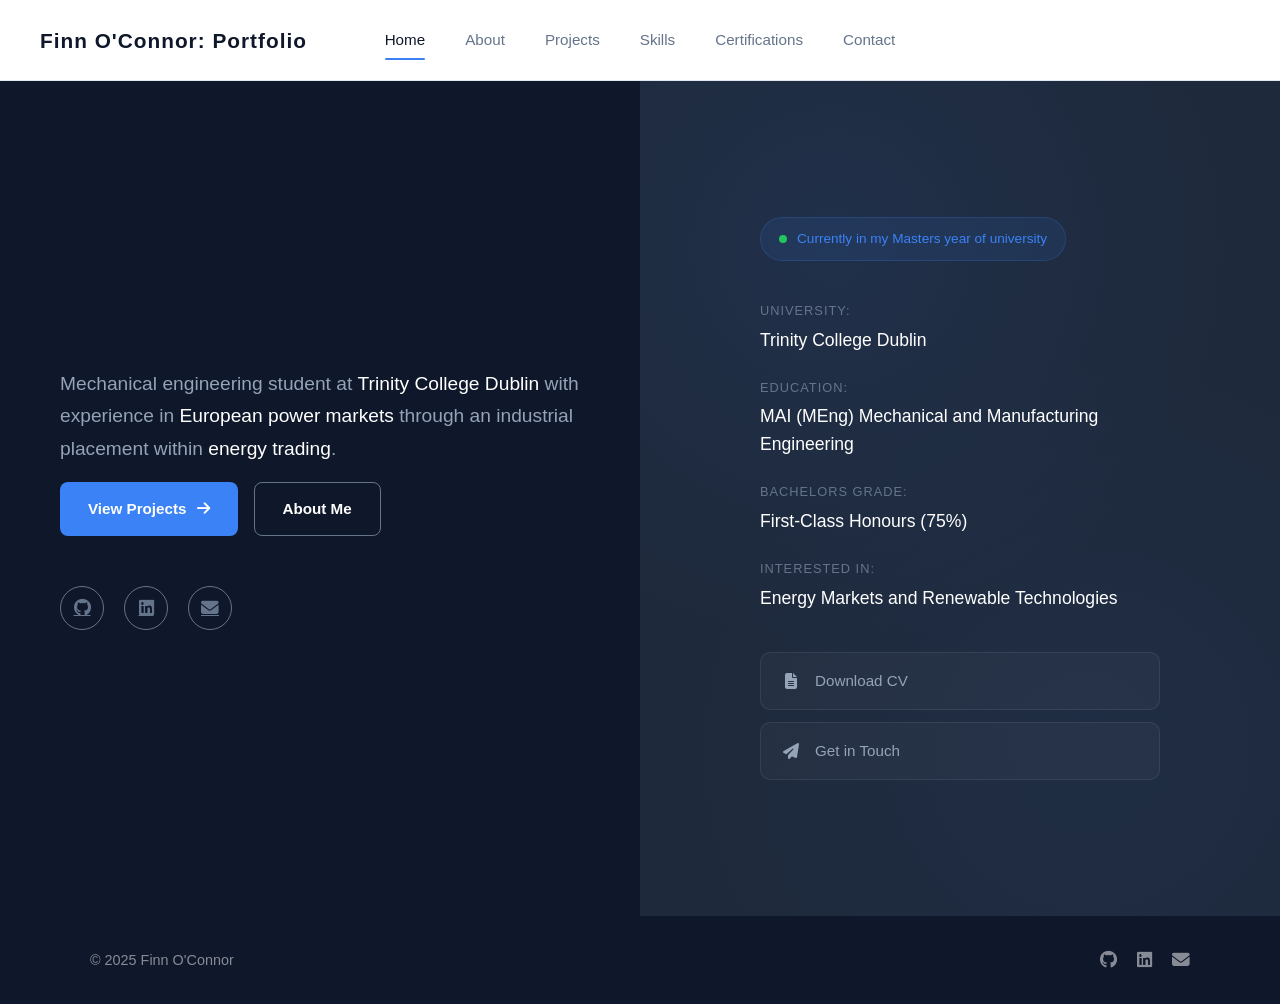
==== index.html @ a80c1055 "Update index.html" ====
<!DOCTYPE html>
<html lang="en">
<head>
    <meta charset="UTF-8">
    <meta name="viewport" content="width=device-width, initial-scale=1.0">
    <title>Finn O'Connor</title>
    <link rel="stylesheet" href="style.css">
    <link rel="stylesheet" href="https://cdnjs.cloudflare.com/ajax/libs/font-awesome/6.4.0/css/all.min.css">
    <link rel="icon" type="image/svg+xml" href="images/house-user-solid-full.svg">
</head>
<body class="inner-page home-page">

    <!-- Navigation - Same as other pages -->
    <nav class="inner-nav">
        <a href="index.html" class="nav-logo">Finn O'Connor: Portfolio</a>
        <div class="nav-menu-center">
            <a href="index.html" class="active">Home</a>
            <a href="about.html">About</a>
            <a href="projects.html">Projects</a>
            <a href="skills.html">Skills</a>
            <a href="certifications.html">Certifications</a>
            <a href="contact.html">Contact</a>
        </div>
    </nav>

    <main class="page-content home-content-wrapper">
        <div class="home-container">
            
            <!-- Left Side - Main Content -->
            <div class="home-main">
                <div class="home-content">
                    <p class="intro">
                        Mechanical engineering student at <span class="highlight">Trinity College Dublin</span> with experience in <span class="highlight">European power markets</span> through an industrial placement within <span class="highlight">energy trading</span>.
                    </p>
                    
                    <div class="home-links">
                        <a href="projects.html" class="home-btn primary">
                            View Projects
                            <i class="fas fa-arrow-right"></i>
                        </a>
                        <a href="about.html" class="home-btn secondary">
                            About Me
                        </a>
                    </div>

                    <div class="home-social">
                        <a href="https://github.com/finn0connor" target="_blank" title="GitHub">
                            <i class="fab fa-github"></i>
                        </a>
                        <a href="https://linkedin.com/in/finn-oconnor" target="_blank" title="LinkedIn">
                            <i class="fab fa-linkedin"></i>
                        </a>
                        <a href="mailto:foconno1@tcd.ie" title="Email">
                            <i class="fas fa-envelope"></i>
                        </a>
                    </div>
                </div>
            </div>

            <!-- Right Side - Visual Element -->
            <aside class="home-aside">
                <div class="aside-content">
                    <div class="status-card">
                        <div class="status-indicator"></div>
                        <span>Currently in my Masters year of university</span>
                    </div>
                    
                    <div class="info-grid">
                        <div class="info-item">
                            <span class="info-label">University:</span>
                            <span class="info-value">Trinity College Dublin</span>
                        </div>
                        <div class="info-item">
                            <span class="info-label">Education:</span>
                            <span class="info-value">MAI (MEng) Mechanical and Manufacturing Engineering</span>
                        </div>
                        <div class="info-item">
                            <span class="info-label">Bachelors Grade:</span>
                            <span class="info-value">First-Class Honours (75%)</span>
                        </div>
                        <div class="info-item">
                            <span class="info-label">Interested in:</span>
                            <span class="info-value">Energy Markets and Renewable Technologies</span>
                        </div>
                    </div>

                    <div class="quick-links">
                        <a href="docs/finnoconnor_resume.pdf" download class="quick-link">
                            <i class="fas fa-file-alt"></i>
                            <span>Download CV</span>
                        </a>
                        <a href="contact.html" class="quick-link">
                            <i class="fas fa-paper-plane"></i>
                            <span>Get in Touch</span>
                        </a>
                    </div>
                </div>
            </aside>

        </div>
    </main>

    <footer class="inner-footer">
        <div class="footer-content">
            <p>&copy; 2025 Finn O'Connor</p>
            <div class="footer-links">
                <a href="https://github.com/finn0connor" target="_blank"><i class="fab fa-github"></i></a>
                <a href="https://linkedin.com/in/finn-oconnor" target="_blank"><i class="fab fa-linkedin"></i></a>
                <a href="mailto:foconno1@tcd.ie"><i class="fas fa-envelope"></i></a>
            </div>
        </div>
    </footer>
</body>
</html>
---- style.css ----
* {
    margin: 0;
    padding: 0;
    box-sizing: border-box;
}

:root {
    --primary: #2563eb;
    --primary-dark: #1d4ed8;
    --dark: #0f172a;
    --dark-secondary: #1e293b;
    --light: #f8fafc;
    --gray: #64748b;
    --gray-light: #94a3b8;
    --border: #e2e8f0;
    --accent: #3b82f6;
}

html {
    scroll-behavior: smooth;
}

body {
    font-family: 'Segoe UI', -apple-system, BlinkMacSystemFont, sans-serif;
    line-height: 1.6;
    color: var(--dark);
    background: var(--light);
}

/* ============================================
   INNER PAGES
   ============================================ */

.inner-page {
    background: var(--light);
    min-height: 100vh;
}

/* ============================================
   NAVIGATION
   ============================================ */

.inner-nav {
    position: sticky;
    top: 0;
    left: 0;
    right: 0;
    display: flex;
    justify-content: center;
    align-items: center;
    padding: 20px 40px;
    background: white;
    border-bottom: 1px solid var(--border);
    z-index: 1000;
}

.inner-nav .nav-logo {
    position: absolute;
    left: 40px;
    font-size: 1.3rem;
    font-weight: 700;
    color: var(--dark);
    text-decoration: none;
    letter-spacing: 1px;
}

.nav-menu-center {
    display: flex;
    gap: 40px;
}

.nav-menu-center a {
    color: var(--gray);
    text-decoration: none;
    font-size: 0.95rem;
    font-weight: 500;
    transition: color 0.2s;
    padding: 8px 0;
}

.nav-menu-center a:hover {
    color: var(--dark);
}

.nav-menu-center a.active {
    color: var(--dark);
    position: relative;
}

.nav-menu-center a.active::after {
    content: '';
    position: absolute;
    bottom: 0;
    left: 0;
    right: 0;
    height: 2px;
    background: var(--accent);
    border-radius: 1px;
}

/* ============================================
   PAGE CONTENT
   ============================================ */

.inner-page .page-content {
    padding: 60px 0 80px;
    min-height: calc(100vh - 80px);
}

.inner-page .page-title {
    font-size: 2.5rem;
    font-weight: 700;
    text-align: center;
    margin-bottom: 50px;
    color: var(--dark);
    letter-spacing: -0.5px;
}

/* ============================================
   SHARED
   ============================================ */

.container {
    max-width: 1100px;
    margin: 0 auto;
    padding: 0 20px;
}

.page-content {
    padding: 60px 0 80px;
    min-height: 100vh;
}

.page-title {
    font-size: 2.5rem;
    text-align: center;
    margin-bottom: 40px;
    color: var(--dark);
}

.page-subtitle {
    text-align: center;
    color: var(--gray);
    font-size: 1.1rem;
    margin-bottom: 50px;
}

.page-section {
    margin-bottom: 60px;
}

.page-section:last-child {
    margin-bottom: 0;
}

/* ============================================
   FOOTER
   ============================================ */

.inner-footer {
    background: var(--dark);
    padding: 30px 20px;
}

.inner-footer .footer-content {
    max-width: 1100px;
    margin: 0 auto;
    display: flex;
    justify-content: space-between;
    align-items: center;
}

.inner-footer .footer-content p {
    color: rgba(255, 255, 255, 0.5);
    font-size: 0.9rem;
    margin: 0;
}

.inner-footer .footer-links {
    display: flex;
    gap: 20px;
}

.inner-footer .footer-links a {
    color: rgba(255, 255, 255, 0.5);
    font-size: 1.1rem;
    transition: color 0.2s;
}

.inner-footer .footer-links a:hover {
    color: white;
}

/* ============================================
   HOME PAGE
   ============================================ */

.home-page .home-content-wrapper {
    padding: 0;
    min-height: auto;
}

.home-container {
    display: grid;
    grid-template-columns: 1fr 1fr;
    min-height: calc(100vh - 65px);
}

/* Left Side */
.home-main {
    display: flex;
    align-items: center;
    justify-content: center;
    padding: 60px;
    background: var(--dark);
}

.home-content {
    max-width: 520px;
}

.greeting {
    font-size: 1rem;
    color: var(--accent);
    font-weight: 500;
    margin-bottom: 8px;
    letter-spacing: 0.5px;
}

.home-content h1 {
    font-size: 4rem;
    font-weight: 700;
    color: white;
    margin-bottom: 24px;
    line-height: 1.1;
    letter-spacing: -1px;
}

.intro {
    font-size: 1.2rem;
    color: var(--gray-light);
    line-height: 1.7;
    margin-bottom: 16px;
}

.intro .highlight {
    color: white;
    font-weight: 500;
}

.intro-secondary {
    font-size: 1rem;
    color: var(--gray);
    line-height: 1.7;
    margin-bottom: 40px;
}

.home-links {
    display: flex;
    gap: 16px;
    margin-bottom: 50px;
}

.home-btn {
    display: inline-flex;
    align-items: center;
    gap: 10px;
    padding: 14px 28px;
    border-radius: 8px;
    font-size: 0.95rem;
    font-weight: 600;
    text-decoration: none;
    transition: all 0.2s;
}

.home-btn.primary {
    background: var(--accent);
    color: white;
}

.home-btn.primary:hover {
    background: var(--primary);
    transform: translateY(-2px);
}

.home-btn.primary i {
    transition: transform 0.2s;
}

.home-btn.primary:hover i {
    transform: translateX(4px);
}

.home-btn.secondary {
    background: transparent;
    color: white;
    border: 1px solid var(--gray);
}

.home-btn.secondary:hover {
    border-color: white;
    background: rgba(255, 255, 255, 0.05);
}

.home-social {
    display: flex;
    gap: 20px;
}

.home-social a {
    width: 44px;
    height: 44px;
    display: flex;
    align-items: center;
    justify-content: center;
    color: var(--gray);
    border: 1px solid var(--gray);
    border-radius: 50%;
    font-size: 1.1rem;
    transition: all 0.2s;
}

.home-social a:hover {
    color: white;
    border-color: white;
    transform: translateY(-3px);
}

/* Right Side */
.home-aside {
    background: var(--dark-secondary);
    display: flex;
    align-items: center;
    justify-content: center;
    padding: 60px;
    position: relative;
}

.home-aside::before {
    content: '';
    position: absolute;
    top: 0;
    left: 0;
    width: 100%;
    height: 100%;
    background:
        radial-gradient(circle at 30% 20%, rgba(59, 130, 246, 0.08) 0%, transparent 50%),
        radial-gradient(circle at 70% 80%, rgba(59, 130, 246, 0.05) 0%, transparent 50%);
    pointer-events: none;
}

.aside-content {
    position: relative;
    z-index: 1;
    width: 100%;
    max-width: 400px;
}

.status-card {
    display: inline-flex;
    align-items: center;
    gap: 10px;
    padding: 10px 18px;
    background: rgba(59, 130, 246, 0.1);
    border: 1px solid rgba(59, 130, 246, 0.2);
    border-radius: 30px;
    margin-bottom: 40px;
}

.status-indicator {
    width: 8px;
    height: 8px;
    background: #22c55e;
    border-radius: 50%;
    animation: pulse 2s infinite;
}

@keyframes pulse {
    0%, 100% { opacity: 1; }
    50% { opacity: 0.5; }
}

.status-card span {
    font-size: 0.85rem;
    color: var(--accent);
    font-weight: 500;
}

.info-grid {
    display: flex;
    flex-direction: column;
    gap: 24px;
    margin-bottom: 40px;
}

.info-item {
    display: flex;
    flex-direction: column;
    gap: 4px;
}

.info-label {
    font-size: 0.8rem;
    color: var(--gray);
    text-transform: uppercase;
    letter-spacing: 1px;
    font-weight: 500;
}

.info-value {
    font-size: 1.1rem;
    color: white;
    font-weight: 500;
}

.quick-links {
    display: flex;
    flex-direction: column;
    gap: 12px;
}

.quick-link {
    display: flex;
    align-items: center;
    gap: 14px;
    padding: 16px 20px;
    background: rgba(255, 255, 255, 0.03);
    border: 1px solid rgba(255, 255, 255, 0.08);
    border-radius: 10px;
    color: var(--gray-light);
    text-decoration: none;
    font-size: 0.95rem;
    transition: all 0.2s;
}

.quick-link:hover {
    background: rgba(255, 255, 255, 0.06);
    border-color: rgba(255, 255, 255, 0.15);
    color: white;
}

.quick-link i {
    font-size: 1rem;
    width: 20px;
    text-align: center;
}

/* ============================================
   ABOUT PAGE
   ============================================ */

.inner-page .about-content {
    display: grid;
    grid-template-columns: 300px 1fr;
    gap: 60px;
    align-items: start;
    max-width: 1000px;
    margin: 0 auto;
}

.about-sidebar {
    position: sticky;
    top: 80px;
}

.inner-page .profile-photo {
    width: 100%;
    height: auto;
    aspect-ratio: 1;
    border-radius: 16px;
    object-fit: cover;
    box-shadow: 0 8px 30px rgba(0, 0, 0, 0.12);
    margin-bottom: 24px;
}

.about-quick-info {
    display: flex;
    flex-direction: column;
    gap: 12px;
    margin-bottom: 24px;
    padding: 20px;
    background: white;
    border-radius: 12px;
    border: 1px solid var(--border);
}

.quick-info-item {
    display: flex;
    align-items: center;
    gap: 12px;
    font-size: 0.9rem;
    color: var(--gray);
}

.quick-info-item i {
    width: 18px;
    color: var(--accent);
    font-size: 0.9rem;
}

.about-links {
    display: flex;
    flex-direction: column;
    gap: 10px;
}

.inner-page .cv-button {
    display: flex;
    align-items: center;
    justify-content: center;
    gap: 10px;
    padding: 14px 24px;
    background: var(--dark);
    color: white;
    text-decoration: none;
    border-radius: 8px;
    font-size: 0.9rem;
    font-weight: 600;
    transition: all 0.2s;
    margin-top: 0;
}

.inner-page .cv-button:hover {
    background: var(--accent);
    transform: translateY(-2px);
}

.inner-page .cv-button.secondary {
    background: white;
    color: var(--dark);
    border: 1px solid var(--border);
}

.inner-page .cv-button.secondary:hover {
    background: var(--dark);
    color: white;
    border-color: var(--dark);
}

.about-intro {
    font-size: 1.15rem;
    color: var(--dark);
    line-height: 1.8;
    margin-bottom: 20px;
}

.inner-page .about-text > p {
    font-size: 1rem;
    color: var(--gray);
    line-height: 1.8;
    margin-bottom: 16px;
}

.inner-page .about-text h2 {
    font-size: 1.3rem;
    font-weight: 600;
    color: var(--dark);
    margin-top: 48px;
    margin-bottom: 24px;
    padding-bottom: 12px;
    border-bottom: 2px solid var(--border);
}

/* Timeline */
.inner-page .timeline {
    border-left: 2px solid var(--border);
    padding-left: 28px;
    margin-left: 0;
}

.inner-page .timeline-item {
    position: relative;
    margin-bottom: 28px;
    padding-bottom: 4px;
}

.inner-page .timeline-item::before {
    content: '';
    position: absolute;
    left: -35px;
    top: 6px;
    width: 12px;
    height: 12px;
    background: var(--accent);
    border-radius: 50%;
    border: 3px solid white;
    box-shadow: 0 0 0 2px var(--accent);
}

.inner-page .timeline-item h3 {
    font-size: 1.1rem;
    font-weight: 600;
    color: var(--dark);
    margin-bottom: 6px;
}

.inner-page .timeline-meta {
    font-size: 0.9rem;
    color: var(--accent);
    font-weight: 500;
    margin-bottom: 8px;
}

.inner-page .timeline-item p:last-child {
    font-size: 0.95rem;
    color: var(--gray);
    line-height: 1.6;
}

.timeline-grade {
    display: inline-block;
    font-size: 0.85rem;
    font-weight: 600;
    color: var(--accent);
    background: rgba(59, 130, 246, 0.1);
    padding: 4px 12px;
    border-radius: 20px;
    margin-bottom: 8px;
}

/* Certifications List (About Page) */
.certifications-list {
    display: grid;
    grid-template-columns: repeat(2, 1fr);
    gap: 12px;
}

.cert-item {
    display: flex;
    align-items: center;
    gap: 12px;
    padding: 16px 20px;
    background: white;
    border: 1px solid var(--border);
    border-radius: 10px;
    font-size: 0.9rem;
    color: var(--dark);
    transition: all 0.2s;
}

.cert-item:hover {
    border-color: var(--accent);
    box-shadow: 0 2px 12px rgba(59, 130, 246, 0.1);
}

.cert-item i {
    color: var(--accent);
    font-size: 1rem;
}

/* Achievements */
.achievements-grid {
    display: grid;
    grid-template-columns: repeat(2, 1fr);
    gap: 16px;
    margin-bottom: 24px;
}

.achievement-item {
    display: flex;
    align-items: flex-start;
    gap: 16px;
    padding: 20px;
    background: white;
    border: 1px solid var(--border);
    border-radius: 10px;
    transition: all 0.2s;
}

.achievement-item:hover {
    border-color: var(--accent);
    box-shadow: 0 2px 12px rgba(59, 130, 246, 0.1);
}

.achievement-item i {
    width: 40px;
    height: 40px;
    display: flex;
    align-items: center;
    justify-content: center;
    background: rgba(59, 130, 246, 0.1);
    color: var(--accent);
    border-radius: 10px;
    font-size: 1rem;
    flex-shrink: 0;
}

.achievement-item h4 {
    font-size: 0.95rem;
    font-weight: 600;
    color: var(--dark);
    margin-bottom: 4px;
}

.achievement-item p {
    font-size: 0.85rem;
    color: var(--gray);
    margin: 0;
}

.interests-text {
    font-size: 0.95rem;
    color: var(--gray);
    line-height: 1.7;
    padding: 20px;
    background: white;
    border: 1px solid var(--border);
    border-radius: 10px;
}

.interests-text strong {
    color: var(--dark);
}

/* ============================================
   PROJECTS PAGE
   ============================================ */

.inner-page .filter-container {
    display: flex;
    justify-content: center;
    gap: 12px;
    margin-bottom: 50px;
    flex-wrap: wrap;
}

.inner-page .filter-btn {
    padding: 10px 22px;
    background: white;
    border: 1px solid var(--border);
    border-radius: 25px;
    font-size: 0.9rem;
    font-weight: 500;
    color: var(--gray);
    cursor: pointer;
    transition: all 0.2s;
}

.inner-page .filter-btn:hover {
    border-color: var(--dark);
    color: var(--dark);
}

.inner-page .filter-btn.active {
    background: var(--dark);
    border-color: var(--dark);
    color: white;
}

.projects-list {
    display: flex;
    flex-direction: column;
    gap: 16px;
    max-width: 850px;
    margin: 0 auto;
}

.project-card {
    display: flex;
    justify-content: space-between;
    align-items: flex-start;
    padding: 28px 32px;
    background: white;
    border: 1px solid var(--border);
    border-radius: 12px;
    transition: all 0.2s;
}

.project-card:hover {
    border-color: #cbd5e1;
    box-shadow: 0 4px 20px rgba(0, 0, 0, 0.06);
}

.project-card:has(.project-documents) {
    flex-direction: column;
}

.project-content {
    flex: 1;
    min-width: 0;
}

.project-content h2 {
    font-size: 1.2rem;
    font-weight: 600;
    color: var(--dark);
    margin-bottom: 10px;
}

.project-content > p {
    font-size: 0.95rem;
    color: var(--gray);
    line-height: 1.7;
    margin-bottom: 12px;
}

/* Project Bullets */
.project-bullets {
    margin: 0 0 12px 0;
    padding-left: 18px;
    list-style: none;
}

.project-bullets li {
    font-size: 0.9rem;
    color: var(--gray);
    line-height: 1.5;
    margin-bottom: 4px;
    position: relative;
    opacity: 0.85;
}

.project-bullets li::before {
    content: '•';
    position: absolute;
    left: -14px;
    color: var(--gray);
}

.project-bullets li:last-child {
    margin-bottom: 0;
}

/* Tags */
.project-meta {
    display: flex;
    flex-wrap: wrap;
    gap: 6px;
}

.tag {
    font-size: 0.8rem;
    color: var(--gray);
    background: var(--light);
    padding: 5px 12px;
    border-radius: 15px;
    font-weight: 500;
}

/* Project Actions */
.project-actions {
    display: flex;
    align-items: center;
    gap: 12px;
    margin-left: 24px;
    flex-shrink: 0;
}

.btn-link {
    width: 38px;
    height: 38px;
    display: flex;
    align-items: center;
    justify-content: center;
    color: var(--gray);
    border: 1px solid var(--border);
    border-radius: 8px;
    transition: all 0.2s;
    text-decoration: none;
}

.btn-link:hover {
    color: var(--dark);
    border-color: var(--dark);
}

.btn-view {
    padding: 10px 20px;
    background: var(--dark);
    color: white;
    border: none;
    border-radius: 8px;
    font-size: 0.9rem;
    font-weight: 500;
    cursor: pointer;
    transition: all 0.2s;
}

.btn-view:hover {
    background: var(--accent);
}

/* Project Documents */
.project-documents {
    width: 100%;
    margin-top: 20px;
    padding-top: 20px;
    border-top: 1px solid var(--border);
}

.document-row {
    display: flex;
    justify-content: space-between;
    align-items: center;
    padding: 16px 0;
}

.document-row:first-child {
    padding-top: 0;
}

.document-row:last-child {
    padding-bottom: 0;
}

.document-row:not(:last-child) {
    border-bottom: 1px solid var(--border);
}

.doc-info {
    flex: 1;
    min-width: 0;
}

.doc-title {
    font-size: 1.05rem;
    font-weight: 600;
    color: var(--dark);
    margin: 0 0 4px 0;
}

.doc-description {
    font-size: 0.9rem;
    color: var(--gray);
    line-height: 1.6;
    margin: 0;
}

.doc-actions {
    display: flex;
    align-items: center;
    gap: 10px;
    margin-left: 20px;
    flex-shrink: 0;
}

.btn-view-small {
    padding: 8px 18px;
    background: var(--dark);
    color: white;
    border: none;
    border-radius: 6px;
    font-size: 0.85rem;
    font-weight: 500;
    cursor: pointer;
    transition: all 0.2s;
}

.btn-view-small:hover {
    background: var(--accent);
}

/* ============================================
   VIEWER MODAL
   ============================================ */

.viewer-modal {
    position: fixed;
    top: 0;
    left: 0;
    width: 100%;
    height: 100%;
    background: #1a1a1a;
    z-index: 9999;
    display: flex;
    flex-direction: column;
    opacity: 0;
    visibility: hidden;
    transition: opacity 0.3s, visibility 0.3s;
}

.viewer-modal.active {
    opacity: 1;
    visibility: visible;
}

.viewer-header {
    display: flex;
    justify-content: space-between;
    align-items: center;
    padding: 12px 20px;
    background: var(--dark);
    flex-shrink: 0;
    gap: 20px;
}

.viewer-back {
    display: flex;
    align-items: center;
    gap: 10px;
    padding: 10px 16px;
    background: rgba(255, 255, 255, 0.1);
    border: none;
    border-radius: 6px;
    color: white;
    font-size: 0.9rem;
    font-weight: 500;
    cursor: pointer;
    transition: background 0.2s;
    flex-shrink: 0;
}

.viewer-back:hover {
    background: rgba(255, 255, 255, 0.2);
}

.viewer-back i {
    font-size: 0.85rem;
}

.viewer-header h2 {
    font-size: 1rem;
    font-weight: 500;
    color: white;
    margin: 0;
    flex: 1;
    text-align: center;
    white-space: nowrap;
    overflow: hidden;
    text-overflow: ellipsis;
}

.viewer-actions {
    display: flex;
    align-items: center;
    gap: 8px;
    flex-shrink: 0;
}

.viewer-download-btn {
    width: 40px;
    height: 40px;
    display: flex;
    align-items: center;
    justify-content: center;
    background: rgba(255, 255, 255, 0.1);
    border: none;
    color: white;
    font-size: 1rem;
    cursor: pointer;
    border-radius: 6px;
    transition: background 0.2s;
    text-decoration: none;
}

.viewer-download-btn:hover {
    background: rgba(255, 255, 255, 0.2);
}

.viewer-close {
    width: 40px;
    height: 40px;
    display: flex;
    align-items: center;
    justify-content: center;
    background: rgba(255, 255, 255, 0.1);
    border: none;
    color: white;
    font-size: 1.1rem;
    cursor: pointer;
    border-radius: 6px;
    transition: background 0.2s;
}

.viewer-close:hover {
    background: rgba(255, 255, 255, 0.2);
}

.viewer-body {
    flex: 1;
    display: flex;
    background: #525252;
}

.viewer-body iframe {
    width: 100%;
    height: 100%;
    border: none;
    background: white;
}

/* ============================================
   SKILLS PAGE
   ============================================ */

.skills-layout {
    max-width: 900px;
    margin: 0 auto;
}

.skills-section {
    margin-bottom: 50px;
}

.skills-section:last-child {
    margin-bottom: 0;
}

.skills-section-title {
    display: flex;
    align-items: center;
    gap: 14px;
    font-size: 1.3rem;
    font-weight: 600;
    color: var(--dark);
    margin-bottom: 24px;
    padding-bottom: 14px;
    border-bottom: 2px solid var(--border);
}

.skills-section-title i {
    width: 40px;
    height: 40px;
    display: flex;
    align-items: center;
    justify-content: center;
    background: rgba(59, 130, 246, 0.1);
    color: var(--accent);
    border-radius: 10px;
    font-size: 1rem;
}

.skills-categories {
    display: grid;
    grid-template-columns: repeat(2, 1fr);
    gap: 20px;
}

.skill-box {
    background: white;
    border: 1px solid var(--border);
    border-radius: 12px;
    padding: 24px;
    transition: all 0.2s;
}

.skill-box:hover {
    border-color: var(--accent);
    box-shadow: 0 4px 20px rgba(59, 130, 246, 0.08);
}

.skill-box.wide {
    grid-column: span 2;
}

.skill-box h3 {
    font-size: 1rem;
    font-weight: 600;
    color: var(--dark);
    margin-bottom: 16px;
}

.skill-tags {
    display: flex;
    flex-wrap: wrap;
    gap: 10px;
}

.skill-tag {
    display: inline-block;
    padding: 8px 16px;
    background: var(--light);
    color: var(--gray);
    border-radius: 20px;
    font-size: 0.85rem;
    font-weight: 500;
    transition: all 0.2s;
}

.skill-tag:hover {
    background: #e2e8f0;
    color: var(--dark);
}

.skill-tag.primary {
    background: rgba(59, 130, 246, 0.1);
    color: var(--accent);
}

.skill-tag.primary:hover {
    background: rgba(59, 130, 246, 0.2);
}

/* ============================================
   CONTACT PAGE
   ============================================ */

.inner-page .contact-container {
    display: grid;
    grid-template-columns: 1fr 1fr;
    gap: 50px;
    max-width: 1000px;
    margin: 0 auto;
}

.inner-page .contact-info {
    display: grid;
    grid-template-columns: 1fr 1fr;
    gap: 16px;
}

.inner-page .contact-card {
    background: white;
    padding: 28px;
    border-radius: 12px;
    border: 1px solid var(--border);
    text-align: center;
    transition: all 0.2s;
}

.inner-page .contact-card:hover {
    border-color: var(--accent);
    box-shadow: 0 4px 20px rgba(59, 130, 246, 0.1);
}

.inner-page .contact-card i {
    width: 50px;
    height: 50px;
    display: flex;
    align-items: center;
    justify-content: center;
    background: rgba(59, 130, 246, 0.1);
    color: var(--accent);
    border-radius: 12px;
    font-size: 1.2rem;
    margin: 0 auto 16px;
}

.inner-page .contact-card h3 {
    color: var(--dark);
    margin-bottom: 8px;
    font-size: 1.05rem;
    font-weight: 600;
}

.inner-page .contact-card p {
    color: var(--gray);
    font-size: 0.9rem;
    margin-bottom: 12px;
    line-height: 1.5;
}

.inner-page .contact-card a {
    color: var(--accent);
    text-decoration: none;
    font-weight: 500;
    font-size: 0.9rem;
    transition: color 0.2s;
}

.inner-page .contact-card a:hover {
    color: var(--primary-dark);
}

.inner-page .contact-card span {
    color: var(--gray);
    font-size: 0.85rem;
    font-style: italic;
}

.inner-page .contact-form-container {
    background: white;
    padding: 36px;
    border-radius: 12px;
    border: 1px solid var(--border);
}

.inner-page .contact-form-container h2 {
    color: var(--dark);
    margin-bottom: 28px;
    font-size: 1.4rem;
    font-weight: 600;
}

.inner-page .contact-form {
    display: flex;
    flex-direction: column;
    gap: 20px;
}

.inner-page .form-group {
    display: flex;
    flex-direction: column;
    gap: 8px;
}

.inner-page .form-group label {
    font-weight: 500;
    color: var(--dark);
    font-size: 0.9rem;
}

.inner-page .form-group input,
.inner-page .form-group textarea {
    padding: 14px 16px;
    border: 1px solid var(--border);
    border-radius: 8px;
    font-size: 0.95rem;
    font-family: inherit;
    transition: all 0.2s;
    background: var(--light);
}

.inner-page .form-group input:focus,
.inner-page .form-group textarea:focus {
    outline: none;
    border-color: var(--accent);
    background: white;
    box-shadow: 0 0 0 3px rgba(59, 130, 246, 0.1);
}

.inner-page .submit-button {
    display: inline-flex;
    align-items: center;
    justify-content: center;
    gap: 10px;
    padding: 14px 28px;
    background: var(--dark);
    color: white;
    border: none;
    border-radius: 8px;
    font-size: 0.95rem;
    font-weight: 600;
    cursor: pointer;
    transition: all 0.2s;
    margin-top: 8px;
}

.inner-page .submit-button:hover {
    background: var(--accent);
    transform: translateY(-2px);
}

/* ============================================
   CERTIFICATIONS PAGE
   ============================================ */

.cert-section {
    background: white;
    border: 1px solid var(--border);
    border-radius: 16px;
    overflow: hidden;
    margin-bottom: 32px;
}

.cert-section:last-child {
    margin-bottom: 0;
}

.cert-section-header {
    display: flex;
    align-items: center;
    gap: 20px;
    padding: 28px 32px;
    border-bottom: 1px solid var(--border);
    background: var(--light);
}

.cert-section-icon {
    width: 56px;
    height: 56px;
    display: flex;
    align-items: center;
    justify-content: center;
    background: rgba(59, 130, 246, 0.1);
    color: var(--accent);
    border-radius: 14px;
    font-size: 1.4rem;
    flex-shrink: 0;
}

.cert-section-meta {
    display: flex;
    flex-direction: column;
    gap: 8px;
}

.cert-section-meta h2 {
    font-size: 1.2rem;
    font-weight: 600;
    color: var(--dark);
    margin: 0;
}

.cert-status {
    display: inline-block;
    font-size: 0.82rem;
    font-weight: 600;
    padding: 4px 12px;
    border-radius: 20px;
    width: fit-content;
}

.cert-status.completed {
    background: rgba(34, 197, 94, 0.1);
    color: #16a34a;
    display: inline-flex;
    align-items: center;
    gap: 6px;
}

.cert-status.pending {
    background: rgba(234, 179, 8, 0.1);
    color: #ca8a04;
    display: inline-flex;
    align-items: center;
    gap: 6px;
}

.cert-status.pending i {
    animation: certSpinner 1.2s linear infinite;
}

@keyframes certSpinner {
    0% {
        transform: rotate(0deg);
    }
    100% {
        transform: rotate(360deg);
    }
}

.cert-section-body {
    padding: 28px 32px;
}

/* Description text for each certification */
.cert-description {
    margin-bottom: 24px;
    padding: 16px 20px;
    background: rgba(59, 130, 246, 0.05);
    border-left: 4px solid var(--accent);
    border-radius: 8px;
}

.cert-description p {
    margin: 0;
    color: var(--dark);
    font-size: 0.95rem;
    line-height: 1.6;
}

.cert-table-heading {
    font-size: 1rem;
    font-weight: 600;
    color: var(--dark);
    margin-bottom: 16px;
    text-align: center;
}

.cert-table-wrapper {
    overflow-x: auto;
    border-radius: 10px;
    border: 1px solid var(--border);
}

.cert-table {
    width: 100%;
    border-collapse: collapse;
    font-size: 0.9rem;
}

.cert-table thead {
    background: var(--light);
}

.cert-table th {
    padding: 12px 20px;
    text-align: center;
    font-size: 0.8rem;
    font-weight: 600;
    color: var(--gray);
    text-transform: uppercase;
    letter-spacing: 0.5px;
    border-bottom: 1px solid var(--border);
}

.cert-table td {
    padding: 14px 20px;
    color: var(--dark);
    border-bottom: 1px solid var(--border);
    text-align: center;
}

.cert-table tbody tr:last-child td {
    border-bottom: none;
}

.cert-table tbody tr:hover {
    background: var(--light);
}

.cert-row-pending td {
    color: var(--gray-light);
}

.cert-table-link {
    display: inline-flex;
    align-items: center;
    gap: 6px;
    color: var(--accent);
    text-decoration: none;
    font-weight: 500;
    font-size: 0.85rem;
    transition: color 0.2s;
}

.cert-table-link:hover {
    color: var(--primary-dark);
    text-decoration: underline;
}

.cert-final {
    display: flex;
    align-items: center;
    justify-content: center;
    gap: 10px;
    margin-top: 20px;
    padding: 14px 20px;
    background: rgba(234, 179, 8, 0.08);
    border: 1px solid rgba(234, 179, 8, 0.25);
    border-radius: 10px;
    font-size: 0.95rem;
    color: var(--dark);
}

.cert-final i {
    color: #ca8a04;
    font-size: 1rem;
}

.cert-image-block {
    display: flex;
    flex-direction: column;
    align-items: center;
    gap: 16px;
}

.cert-image-actions {
    display: flex;
    gap: 12px;
    justify-content: center;
}

.cert-view-btn {
    display: inline-flex;
    align-items: center;
    gap: 8px;
    padding: 10px 20px;
    background: var(--dark);
    color: white;
    border-radius: 8px;
    font-size: 0.9rem;
    font-weight: 500;
    text-decoration: none;
    transition: all 0.2s;
}

.cert-view-btn:hover {
    background: var(--accent);
    transform: translateY(-2px);
}

/* Disabled button for pending certificates */
.cert-view-btn-disabled {
    background: var(--gray-light);
    cursor: not-allowed;
    pointer-events: none;
}

.cert-view-btn-disabled:hover {
    transform: none;
    background: var(--gray-light);
}

.cert-image-wrapper {
    border: 1px solid var(--border);
    border-radius: 10px;
    overflow: hidden;
    max-width: 700px;
    margin: 0 auto;
}

.cert-image {
    width: 100%;
    height: auto;
    display: block;
}

/* Placeholder for certificates not yet available */
.cert-placeholder {
    display: flex;
    flex-direction: column;
    align-items: center;
    justify-content: center;
    padding: 60px 20px;
    background: var(--light);
    border: 2px dashed var(--border);
    border-radius: 10px;
    max-width: 700px;
    margin: 0 auto;
}

.cert-placeholder i {
    font-size: 3rem;
    color: var(--gray-light);
    margin-bottom: 16px;
}

.cert-placeholder p {
    margin: 0;
    color: var(--gray);
    font-size: 0.95rem;
    font-style: italic;
}

/* ============================================
   RESPONSIVE
   ============================================ */

@media (max-width: 1024px) {
    .home-container {
        grid-template-columns: 1fr;
        min-height: auto;
    }

    .home-main {
        padding: 60px 40px;
    }

    .home-aside {
        padding: 60px 40px;
    }

    .home-content h1 {
        font-size: 3rem;
    }
}

@media (max-width: 900px) {
    .inner-page .about-content {
        grid-template-columns: 1fr;
        gap: 40px;
    }

    .about-sidebar {
        position: static;
        display: flex;
        flex-direction: column;
        align-items: center;
    }

    .inner-page .profile-photo {
        width: 220px;
    }

    .about-quick-info {
        width: 100%;
        max-width: 300px;
    }

    .about-links {
        width: 100%;
        max-width: 300px;
    }

    .certifications-list {
        grid-template-columns: 1fr;
    }

    .achievements-grid {
        grid-template-columns: 1fr;
    }

    .inner-page .contact-container {
        grid-template-columns: 1fr;
        gap: 40px;
    }

    .inner-page .contact-info {
        grid-template-columns: 1fr 1fr;
    }
}

@media (max-width: 768px) {

    /* Navigation - sticky 2-row layout */
    .inner-nav {
        padding: 10px 16px;
        flex-direction: column;
        align-items: center;
        gap: 6px;
    }

    .inner-nav .nav-logo {
        position: static;
        font-size: 1rem;
        text-align: center;
    }

    .nav-menu-center {
        display: grid;
        grid-template-columns: repeat(4, auto);
        justify-content: center;
        gap: 2px 10px;
        width: 100%;
    }

    /* First 4 on top row */
    .nav-menu-center a:nth-child(1) { grid-column: 1; grid-row: 1; }
    .nav-menu-center a:nth-child(2) { grid-column: 2; grid-row: 1; }
    .nav-menu-center a:nth-child(3) { grid-column: 3; grid-row: 1; }
    .nav-menu-center a:nth-child(4) { grid-column: 4; grid-row: 1; }

    /* Last 2 centered on bottom row */
    .nav-menu-center a:nth-child(5) { grid-column: 2; grid-row: 2; }
    .nav-menu-center a:nth-child(6) { grid-column: 3; grid-row: 2; }

    .nav-menu-center a {
        font-size: 0.8rem;
        padding: 4px 2px;
        text-align: center;
        white-space: nowrap;
    }

    .nav-menu-center a.active::after {
        display: none;
    }

    .nav-menu-center a.active {
        color: var(--accent);
    }

    /* Home */
    .home-container {
        grid-template-columns: 1fr;
        min-height: auto;
    }

    .home-main {
        padding: 40px 24px;
    }

    .home-aside {
        padding: 40px 24px 60px;
    }

    .home-content h1 {
        font-size: 2.5rem;
    }

    .intro {
        font-size: 1.1rem;
    }

    .home-links {
        flex-direction: column;
    }

    .home-btn {
        width: 100%;
        justify-content: center;
    }

    /* Page titles */
    .inner-page .page-title {
        font-size: 2rem;
    }

    /* About */
    .inner-page .about-text h2 {
        margin-top: 36px;
        margin-bottom: 20px;
    }

    .about-intro {
        font-size: 1.05rem;
    }

    /* Projects */
    .project-card {
        flex-direction: column;
        align-items: flex-start;
        padding: 20px;
    }

    .project-actions {
        margin-left: 0;
        margin-top: 16px;
        width: 100%;
        justify-content: flex-start;
    }

    .btn-view {
        flex: 1;
        text-align: center;
    }

    .document-row {
        flex-direction: column;
        align-items: flex-start;
        gap: 12px;
    }

    .doc-actions {
        width: 100%;
        margin-left: 0;
    }

    .btn-view-small {
        flex: 1;
        text-align: center;
    }

    /* Viewer */
    .viewer-header {
        padding: 10px 12px;
        gap: 10px;
    }

    .viewer-back {
        padding: 8px 12px;
        font-size: 0.85rem;
    }

    .viewer-back span {
        display: none;
    }

    .viewer-header h2 {
        font-size: 0.85rem;
    }

    .viewer-download-btn,
    .viewer-close {
        width: 36px;
        height: 36px;
    }

    /* Skills */
    .skills-categories {
        grid-template-columns: 1fr;
    }

    .skill-box.wide {
        grid-column: span 1;
    }

    .skills-section-title {
        font-size: 1.15rem;
    }

    .skills-section-title i {
        width: 36px;
        height: 36px;
        font-size: 0.9rem;
    }

    /* Certifications */
    .cert-section-header {
        padding: 20px;
        gap: 16px;
    }

    .cert-section-body {
        padding: 20px;
    }

    .cert-section-meta h2 {
        font-size: 1.05rem;
    }

    .cert-section-icon {
        width: 46px;
        height: 46px;
        font-size: 1.1rem;
    }

    .cert-description {
        padding: 14px 16px;
        margin-bottom: 20px;
    }

    .cert-description p {
        font-size: 0.9rem;
    }

    .cert-table th,
    .cert-table td {
        padding: 10px 14px;
    }

    .cert-placeholder {
        padding: 40px 20px;
    }

    .cert-placeholder i {
        font-size: 2.5rem;
        margin-bottom: 12px;
    }

    .cert-placeholder p {
        font-size: 0.9rem;
    }

    /* Footer */
    .inner-footer .footer-content {
        flex-direction: column;
        gap: 20px;
        text-align: center;
    }

    /* Page sections */
    .page-section {
        margin-bottom: 40px;
    }
}

@media (max-width: 600px) {
    .inner-page .contact-info {
        grid-template-columns: 1fr;
    }

    .inner-page .contact-form-container {
        padding: 28px 24px;
    }
}

@media (max-width: 480px) {
    .skill-box {
        padding: 20px;
    }

    .skill-tag {
        padding: 6px 12px;
        font-size: 0.8rem;
    }

    .cert-section-header {
        flex-direction: column;
        align-items: flex-start;
    }

    .cert-description {
        padding: 12px 14px;
    }

    .cert-description p {
        font-size: 0.85rem;
    }

    .cert-placeholder {
        padding: 30px 16px;
    }

    .cert-placeholder i {
        font-size: 2rem;
    }

    .cert-placeholder p {
        font-size: 0.85rem;
    }
}
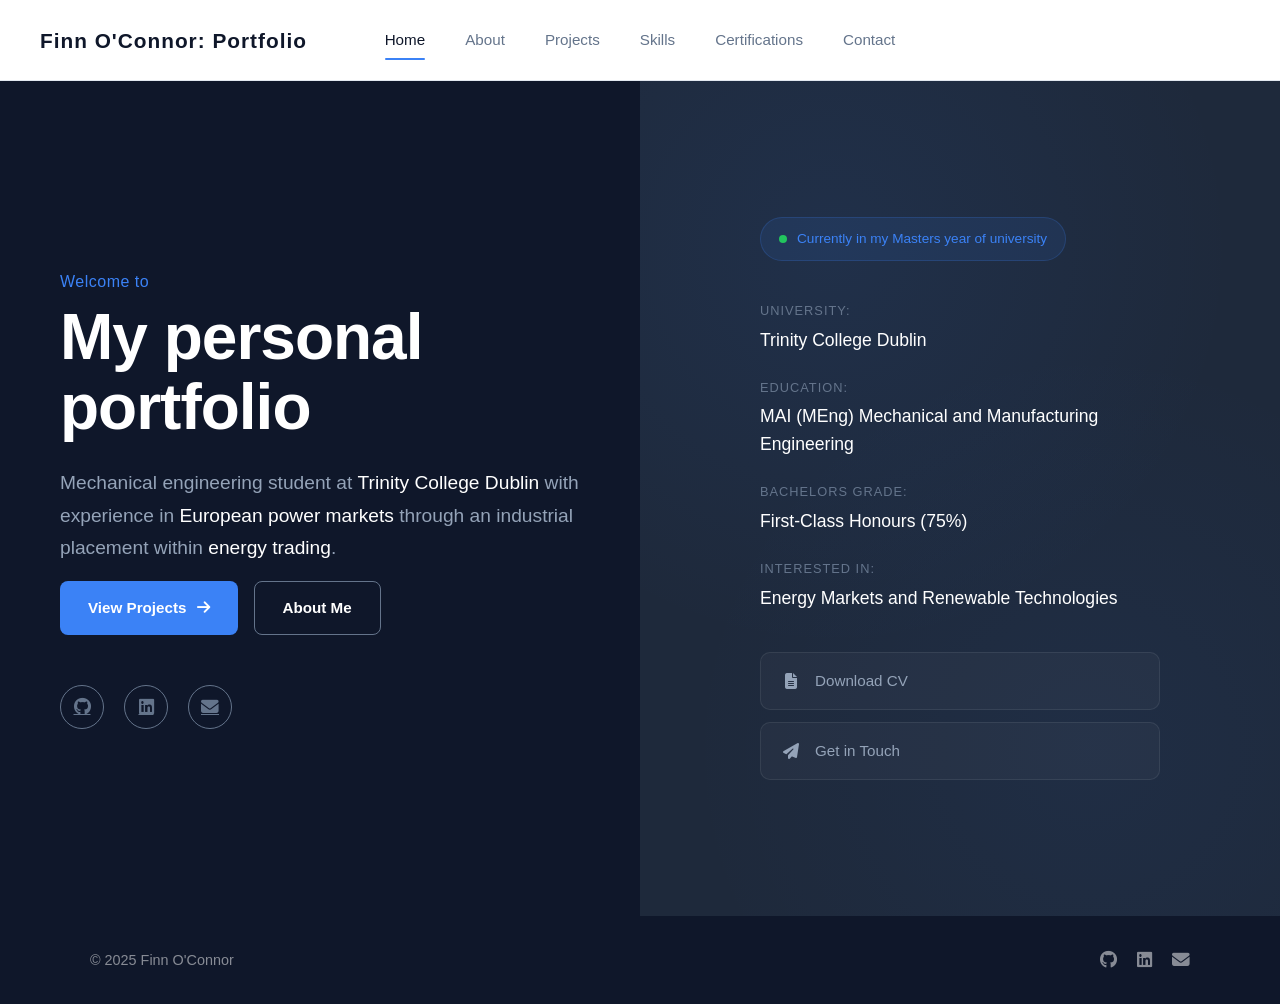
==== commit 5f87aa91: "Update index.html" ====
--- a/index.html
+++ b/index.html
@@ -29,6 +29,8 @@
             <!-- Left Side - Main Content -->
             <div class="home-main">
                 <div class="home-content">
+                    <p class="greeting">Welcome to</p>
+                    <h1>My personal portfolio</h1>
                     <p class="intro">
                         Mechanical engineering student at <span class="highlight">Trinity College Dublin</span> with experience in <span class="highlight">European power markets</span> through an industrial placement within <span class="highlight">energy trading</span>.
                     </p>
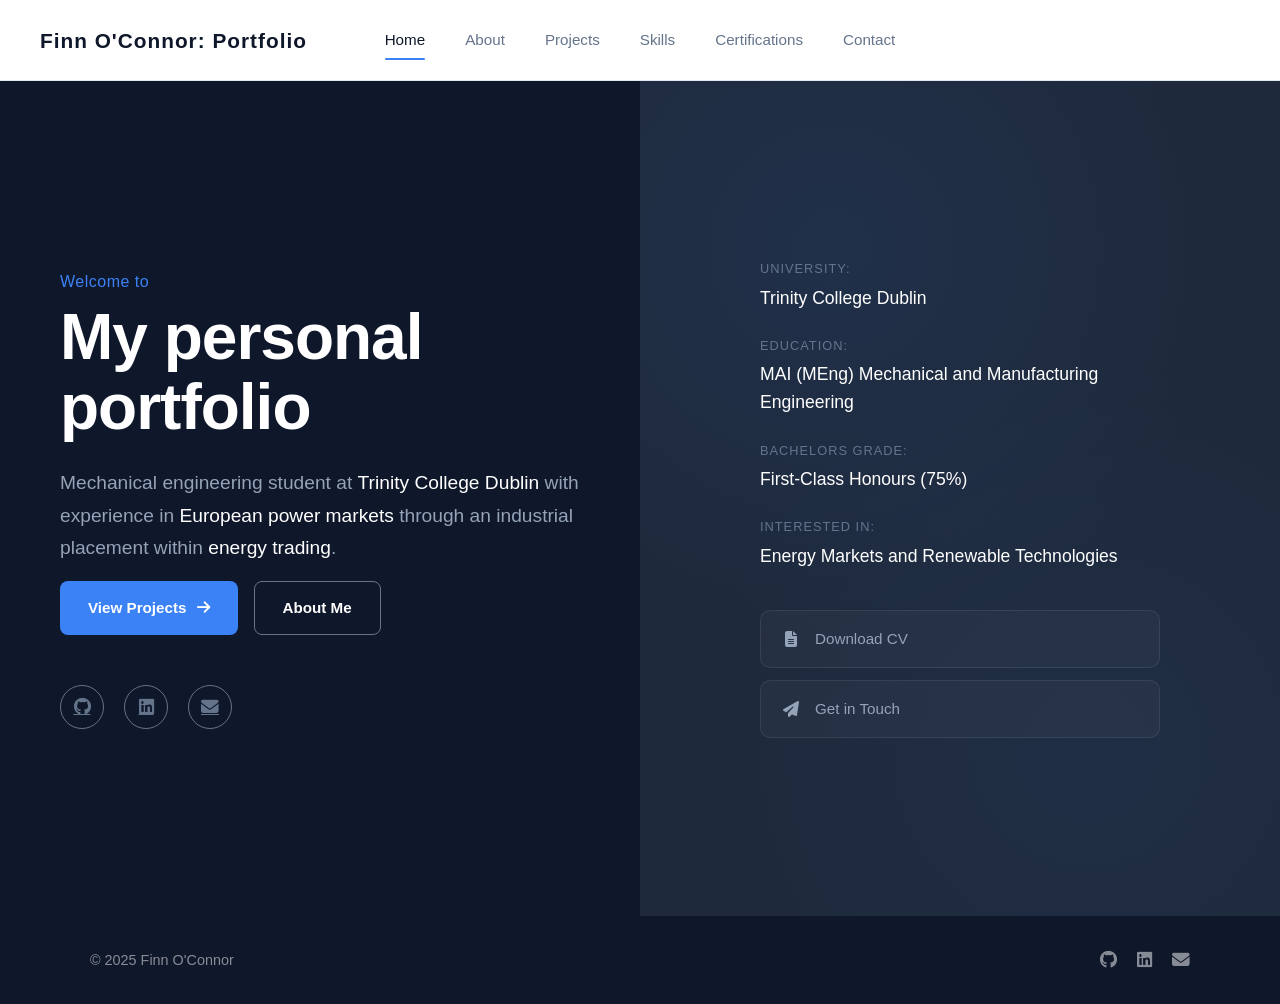
==== commit 7fbba279: "Update index.html" ====
--- a/index.html
+++ b/index.html
@@ -62,10 +62,6 @@
             <!-- Right Side - Visual Element -->
             <aside class="home-aside">
                 <div class="aside-content">
-                    <div class="status-card">
-                        <div class="status-indicator"></div>
-                        <span>Currently in my Masters year of university</span>
-                    </div>
                     
                     <div class="info-grid">
                         <div class="info-item">
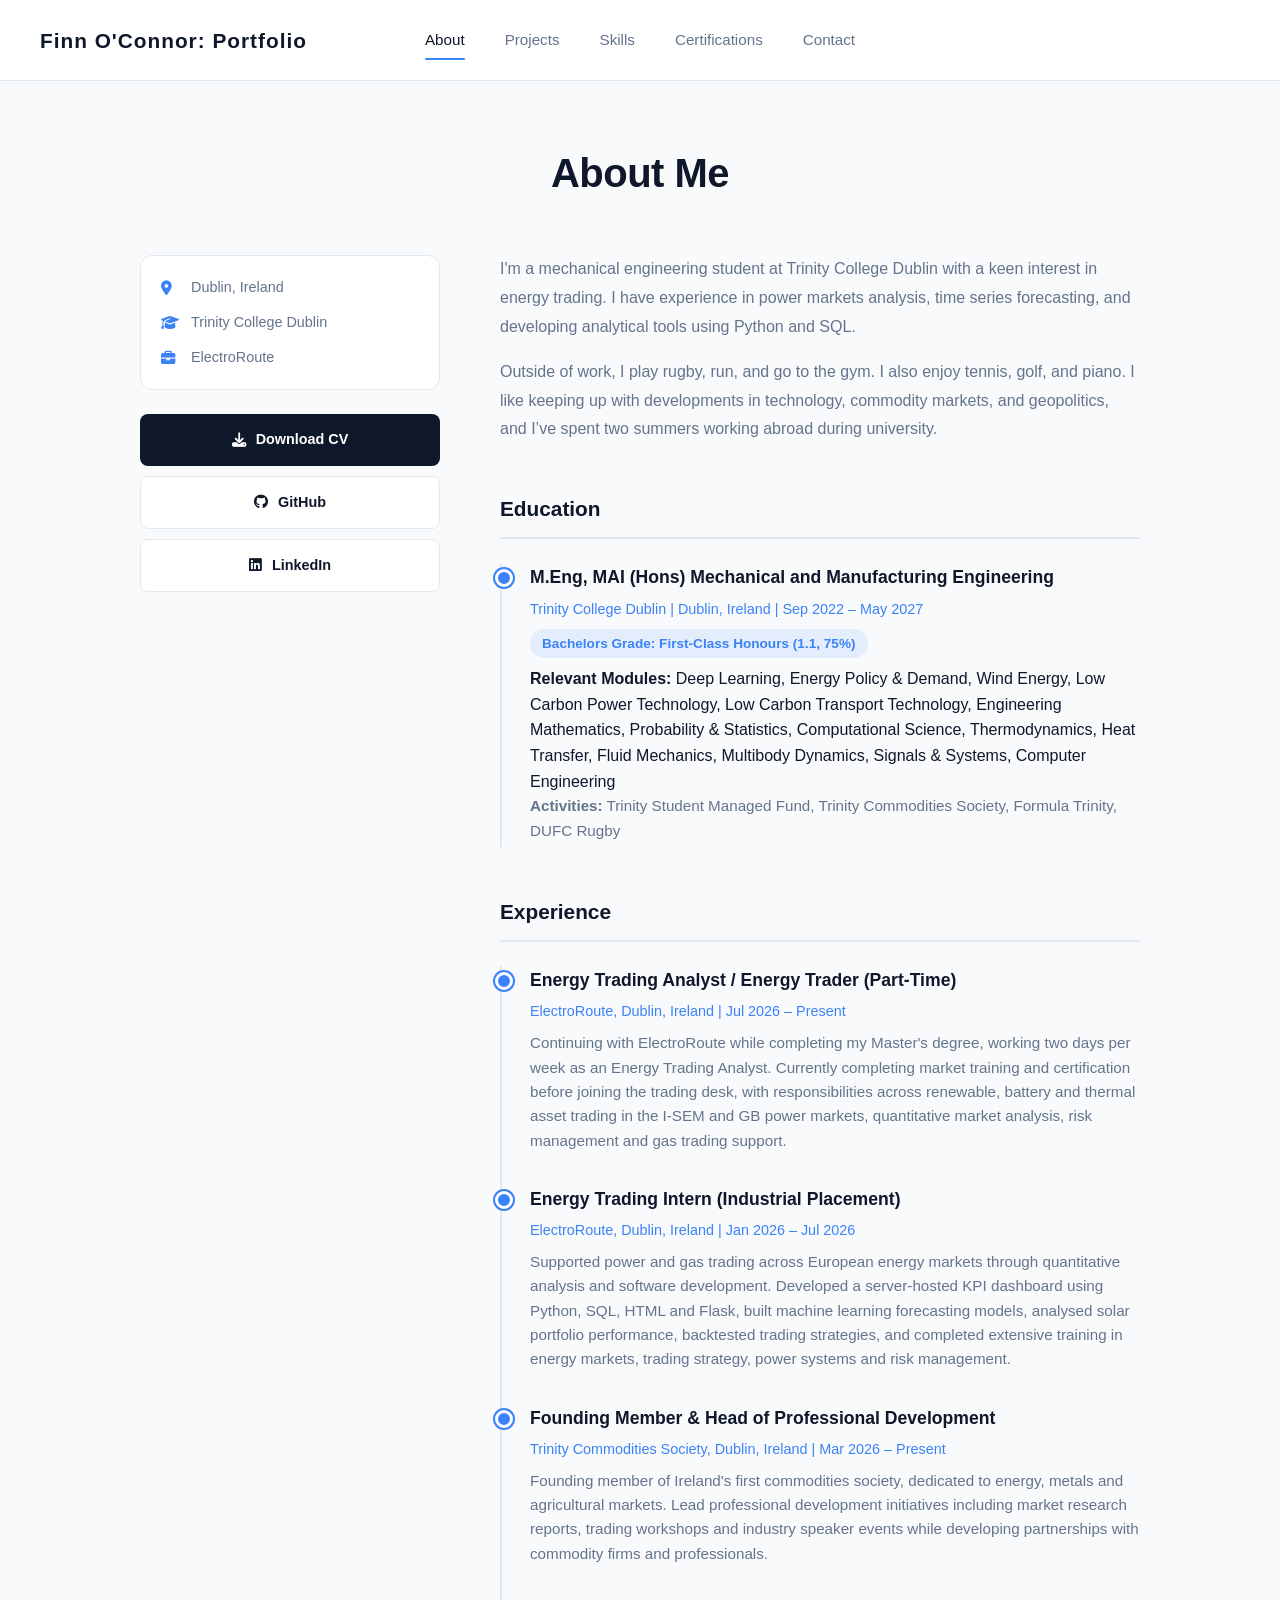
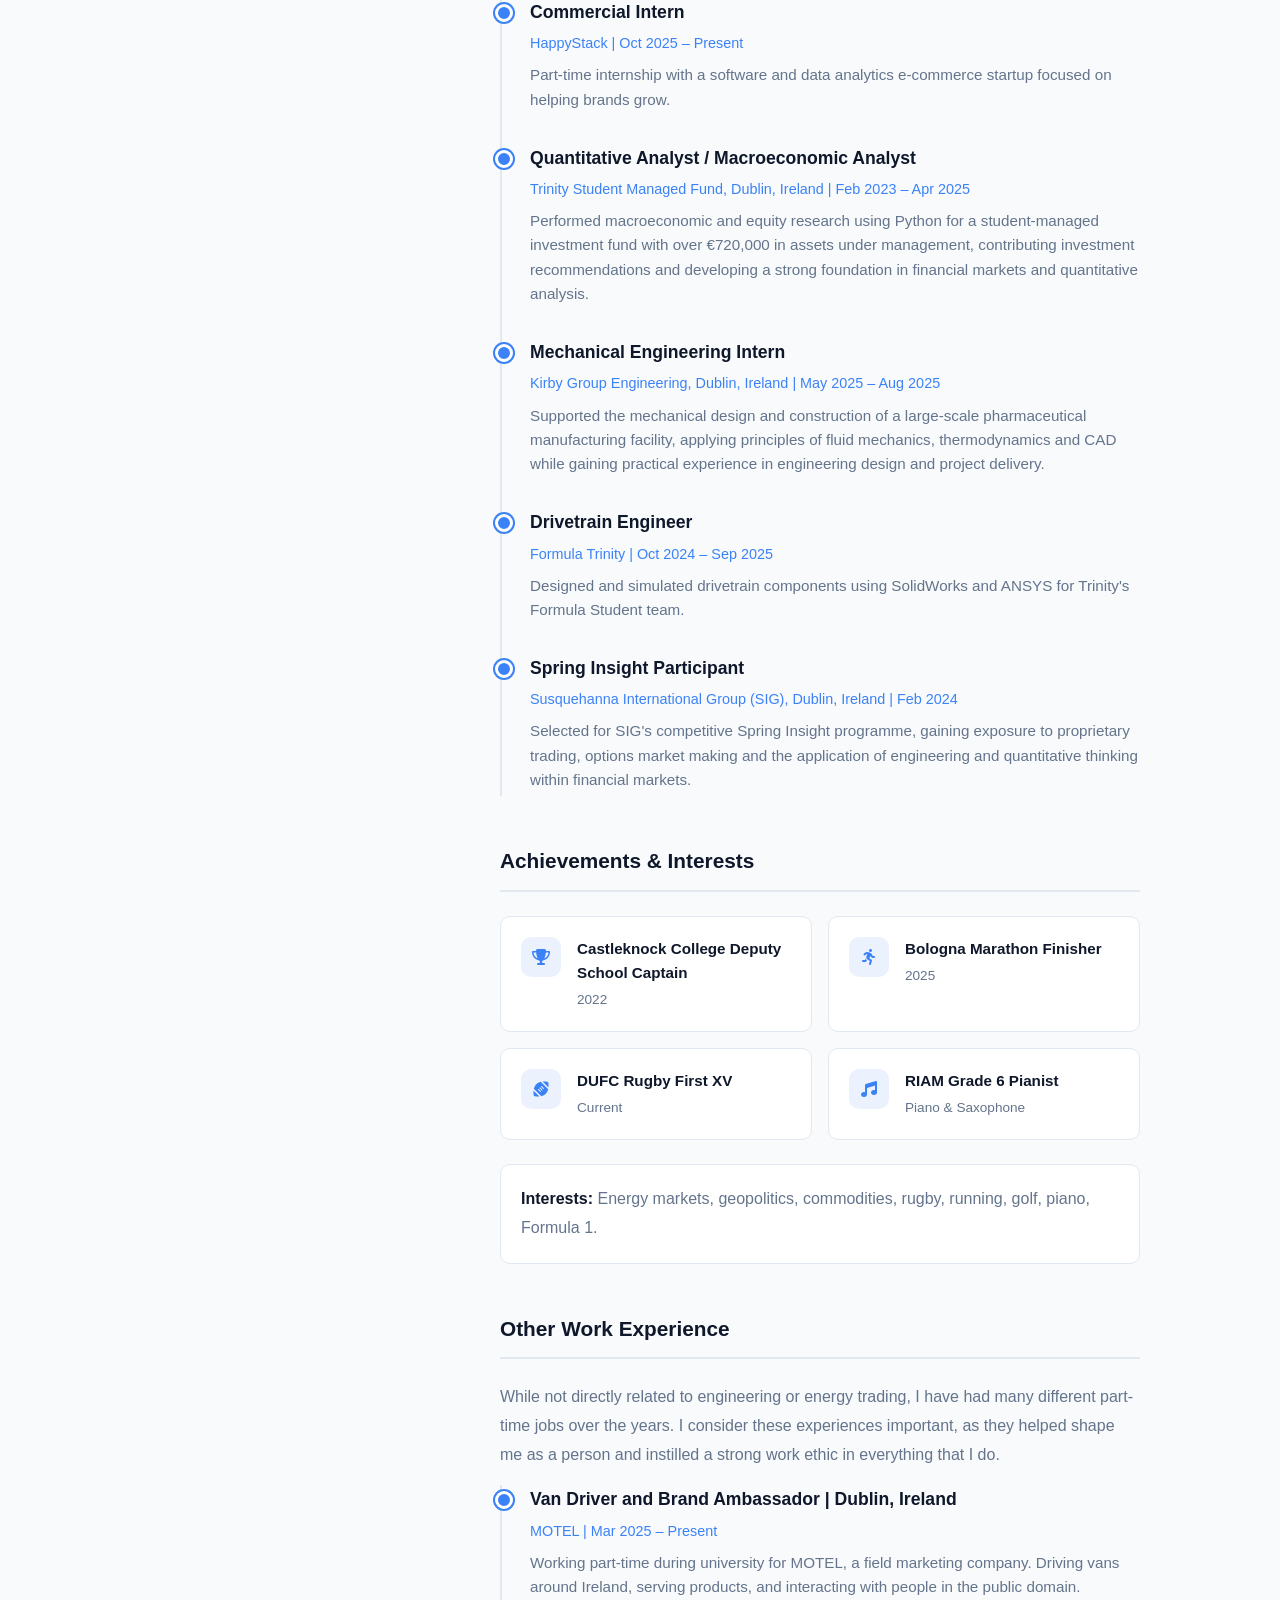
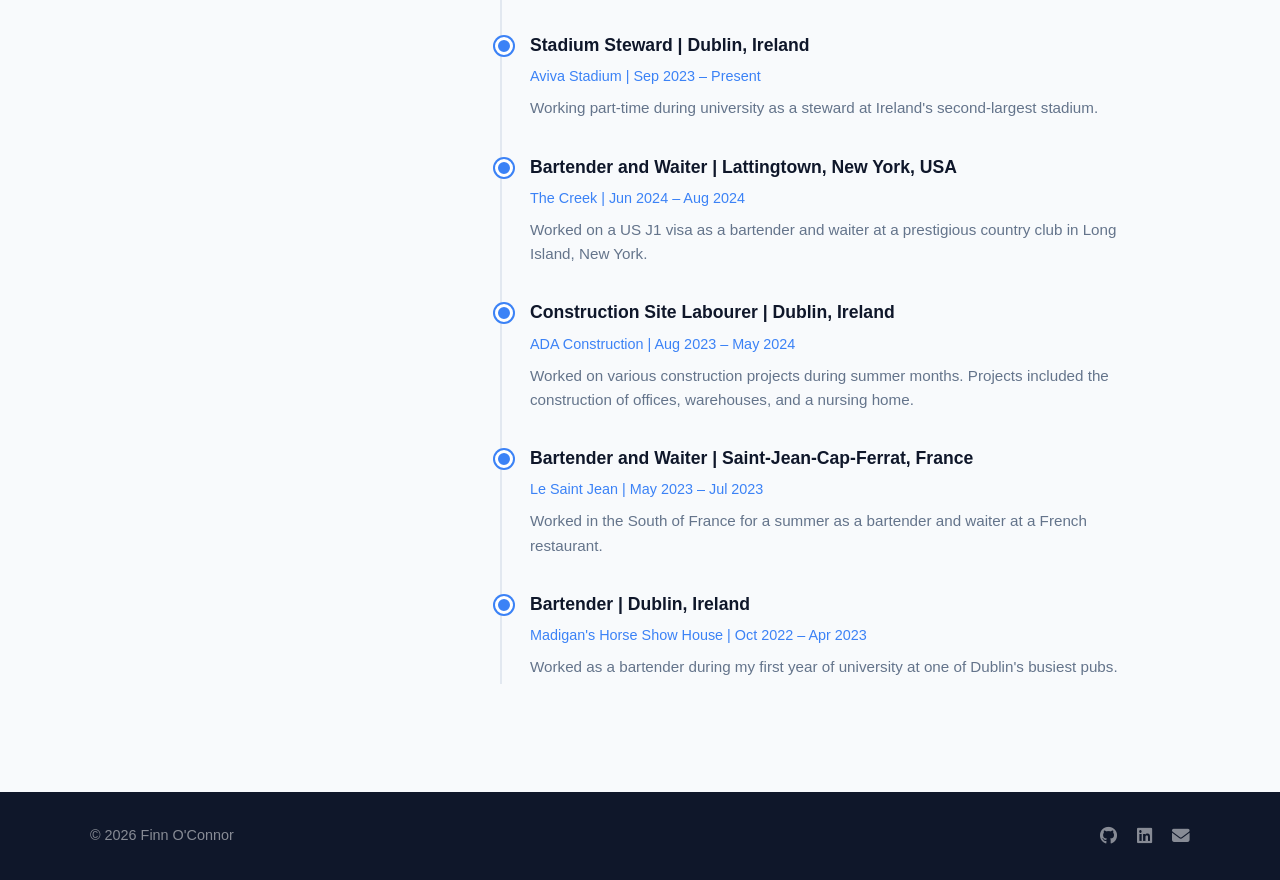
==== commit 8778a59d: "Update and rename about.html to index.html" ====
--- a/index.html
+++ b/index.html
@@ -3,19 +3,18 @@
 <head>
     <meta charset="UTF-8">
     <meta name="viewport" content="width=device-width, initial-scale=1.0">
-    <title>Finn O'Connor</title>
+    <title>Finn O'Connor | Portfolio</title>
     <link rel="stylesheet" href="style.css">
     <link rel="stylesheet" href="https://cdnjs.cloudflare.com/ajax/libs/font-awesome/6.4.0/css/all.min.css">
-    <link rel="icon" type="image/svg+xml" href="images/house-user-solid-full.svg">
+    <link rel="icon" type="image/svg+xml" href="images/circle-user-solid-full.svg">
 </head>
-<body class="inner-page home-page">
-
-    <!-- Navigation - Same as other pages -->
+<body class="inner-page">
+
+    <!-- Navigation -->
     <nav class="inner-nav">
         <a href="index.html" class="nav-logo">Finn O'Connor: Portfolio</a>
         <div class="nav-menu-center">
-            <a href="index.html" class="active">Home</a>
-            <a href="about.html">About</a>
+            <a href="index.html" class="active">About</a>
             <a href="projects.html">Projects</a>
             <a href="skills.html">Skills</a>
             <a href="certifications.html">Certifications</a>
@@ -23,84 +22,230 @@
         </div>
     </nav>
 
-    <main class="page-content home-content-wrapper">
-        <div class="home-container">
+    <main class="page-content">
+        <div class="container">
+            <h1 class="page-title">About Me</h1>
             
-            <!-- Left Side - Main Content -->
-            <div class="home-main">
-                <div class="home-content">
-                    <p class="greeting">Welcome to</p>
-                    <h1>My personal portfolio</h1>
-                    <p class="intro">
-                        Mechanical engineering student at <span class="highlight">Trinity College Dublin</span> with experience in <span class="highlight">European power markets</span> through an industrial placement within <span class="highlight">energy trading</span>.
+            <div class="about-content">
+                <div class="about-sidebar">
+                    <div class="about-quick-info">
+                        <div class="quick-info-item">
+                            <i class="fas fa-map-marker-alt"></i>
+                            <span>Dublin, Ireland</span>
+                        </div>
+                        <div class="quick-info-item">
+                            <i class="fas fa-graduation-cap"></i>
+                            <span>Trinity College Dublin</span>
+                        </div>
+                        <div class="quick-info-item">
+                            <i class="fas fa-briefcase"></i>
+                            <span>ElectroRoute</span>
+                        </div>
+                    </div>
+
+                    <div class="about-links">
+                        <a href="docs/finnoconnor_resume.pdf" class="cv-button" download>
+                            <i class="fas fa-download"></i> Download CV
+                        </a>
+                        <a href="https://github.com/finn0connor" target="_blank" class="cv-button secondary">
+                            <i class="fab fa-github"></i> GitHub
+                        </a>
+                        <a href="https://linkedin.com/in/finn-oconnor" target="_blank" class="cv-button secondary">
+                            <i class="fab fa-linkedin"></i> LinkedIn
+                        </a>
+                    </div>
+                </div>
+
+                <div class="about-text">
+                    <p class="about-intro">
+                        I'm a mechanical engineering student at Trinity College Dublin with a keen interest in energy trading.
+                        I have experience in power markets analysis, time series forecasting, and developing analytical tools using Python and SQL.
+                    </p>
+                
+                    <p>
+                        Outside of work, I play rugby, run, and go to the gym. I also enjoy tennis, golf, and piano.
+                        I like keeping up with developments in technology, commodity markets, and geopolitics, and I’ve spent two summers working abroad during university.
                     </p>
                     
-                    <div class="home-links">
-                        <a href="projects.html" class="home-btn primary">
-                            View Projects
-                            <i class="fas fa-arrow-right"></i>
-                        </a>
-                        <a href="about.html" class="home-btn secondary">
-                            About Me
-                        </a>
-                    </div>
-
-                    <div class="home-social">
-                        <a href="https://github.com/finn0connor" target="_blank" title="GitHub">
-                            <i class="fab fa-github"></i>
-                        </a>
-                        <a href="https://linkedin.com/in/finn-oconnor" target="_blank" title="LinkedIn">
-                            <i class="fab fa-linkedin"></i>
-                        </a>
-                        <a href="mailto:foconno1@tcd.ie" title="Email">
-                            <i class="fas fa-envelope"></i>
-                        </a>
+                    <h2>Education</h2>
+                    <div class="timeline">
+                        <div class="timeline-item">
+                            <h3>M.Eng, MAI (Hons) Mechanical and Manufacturing Engineering</h3>
+                            <p class="timeline-meta">Trinity College Dublin | Dublin, Ireland | Sep 2022 – May 2027</p>
+                            <p class="timeline-grade">Bachelors Grade: First-Class Honours (1.1, 75%)</p>
+                            <p>
+                                <strong>Relevant Modules:</strong> Deep Learning, Energy Policy &amp; Demand, Wind Energy, Low Carbon Power Technology,
+                                Low Carbon Transport Technology, Engineering Mathematics, Probability &amp; Statistics, Computational Science,
+                                Thermodynamics, Heat Transfer, Fluid Mechanics, Multibody Dynamics, Signals &amp; Systems, Computer Engineering
+                            </p>
+                            <p>
+                                <strong>Activities:</strong> Trinity Student Managed Fund, Trinity Commodities Society, Formula Trinity, DUFC Rugby
+                            </p>
+                        </div>
+                    </div>
+
+                    <h2>Experience</h2>
+                    <div class="timeline">
+                    
+                        <div class="timeline-item">
+                            <h3>Energy Trading Analyst / Energy Trader (Part-Time)</h3>
+                            <p class="timeline-meta">ElectroRoute, Dublin, Ireland | Jul 2026 – Present</p>
+                            <p>
+                                Continuing with ElectroRoute while completing my Master's degree, working two days per week as an Energy Trading Analyst. Currently completing market training and certification before joining the trading desk, with responsibilities across renewable, battery and thermal asset trading in the I-SEM and GB power markets, quantitative market analysis, risk management and gas trading support.
+                            </p>
+                        </div>
+                        
+                        <div class="timeline-item">
+                            <h3>Energy Trading Intern (Industrial Placement)</h3>
+                            <p class="timeline-meta">ElectroRoute, Dublin, Ireland | Jan 2026 – Jul 2026</p>
+                            <p>
+                                Supported power and gas trading across European energy markets through quantitative analysis and software development. Developed a server-hosted KPI dashboard using Python, SQL, HTML and Flask, built machine learning forecasting models, analysed solar portfolio performance, backtested trading strategies, and completed extensive training in energy markets, trading strategy, power systems and risk management.
+                            </p>
+                        </div>
+                        
+                        <div class="timeline-item">
+                            <h3>Founding Member &amp; Head of Professional Development</h3>
+                            <p class="timeline-meta">Trinity Commodities Society, Dublin, Ireland | Mar 2026 – Present</p>
+                            <p>
+                                Founding member of Ireland's first commodities society, dedicated to energy, metals and agricultural markets. Lead professional development initiatives including market research reports, trading workshops and industry speaker events while developing partnerships with commodity firms and professionals.
+                            </p>
+                        </div>
+                        
+                        <div class="timeline-item">
+                            <h3>Commercial Intern</h3>
+                            <p class="timeline-meta">HappyStack | Oct 2025 – Present</p>
+                            <p>
+                                Part-time internship with a software and data analytics e-commerce startup focused on helping brands grow.
+                            </p>
+                        </div>
+                        
+                        <div class="timeline-item">
+                            <h3>Quantitative Analyst / Macroeconomic Analyst</h3>
+                            <p class="timeline-meta">Trinity Student Managed Fund, Dublin, Ireland | Feb 2023 – Apr 2025</p>
+                            <p>
+                                Performed macroeconomic and equity research using Python for a student-managed investment fund with over €720,000 in assets under management, contributing investment recommendations and developing a strong foundation in financial markets and quantitative analysis.
+                            </p>
+                        </div>
+                        
+                        <div class="timeline-item">
+                            <h3>Mechanical Engineering Intern</h3>
+                            <p class="timeline-meta">Kirby Group Engineering, Dublin, Ireland | May 2025 – Aug 2025</p>
+                            <p>
+                                Supported the mechanical design and construction of a large-scale pharmaceutical manufacturing facility, applying principles of fluid mechanics, thermodynamics and CAD while gaining practical experience in engineering design and project delivery.
+                            </p>
+                        </div>
+                        
+                        <div class="timeline-item">
+                            <h3>Drivetrain Engineer</h3>
+                            <p class="timeline-meta">Formula Trinity | Oct 2024 – Sep 2025</p>
+                            <p>
+                                Designed and simulated drivetrain components using SolidWorks and ANSYS for Trinity's Formula Student team.
+                            </p>
+                        </div>
+                        
+                        <div class="timeline-item">
+                            <h3>Spring Insight Participant</h3>
+                            <p class="timeline-meta">Susquehanna International Group (SIG), Dublin, Ireland | Feb 2024</p>
+                            <p>
+                                Selected for SIG's competitive Spring Insight programme, gaining exposure to proprietary trading, options market making and the application of engineering and quantitative thinking within financial markets.
+                            </p>
+                        </div>
+                    </div>
+
+                    <h2>Achievements &amp; Interests</h2>
+                    <div class="achievements-grid">
+                        <div class="achievement-item">
+                            <i class="fas fa-trophy"></i>
+                            <div>
+                                <h4>Castleknock College Deputy School Captain</h4>
+                                <p>2022</p>
+                            </div>
+                        </div>
+                        <div class="achievement-item">
+                            <i class="fas fa-running"></i>
+                            <div>
+                                <h4>Bologna Marathon Finisher</h4>
+                                <p>2025</p>
+                            </div>
+                        </div>
+                        <div class="achievement-item">
+                            <i class="fas fa-football-ball"></i>
+                            <div>
+                                <h4>DUFC Rugby First XV</h4>
+                                <p>Current</p>
+                            </div>
+                        </div>
+                        <div class="achievement-item">
+                            <i class="fas fa-music"></i>
+                            <div>
+                                <h4>RIAM Grade 6 Pianist</h4>
+                                <p>Piano &amp; Saxophone</p>
+                            </div>
+                        </div>
+                    </div>
+
+                    <p class="interests-text">
+                        <strong>Interests:</strong> Energy markets, geopolitics, commodities, rugby, running, golf, piano, Formula 1.
+                    </p>
+                    
+                    <h2>Other Work Experience</h2>
+                    <p>
+                        While not directly related to engineering or energy trading, I have had many different part-time jobs over the years.
+                        I consider these experiences important, as they helped shape me as a person and instilled a strong work ethic in everything that I do.
+                    </p>
+                    <div class="timeline">
+                        <div class="timeline-item">
+                            <h3>Van Driver and Brand Ambassador | Dublin, Ireland</h3>
+                            <p class="timeline-meta">MOTEL | Mar 2025 – Present</p>
+                            <p>
+                                Working part-time during university for MOTEL, a field marketing company.
+                                Driving vans around Ireland, serving products, and interacting with people in the public domain.
+                            </p>
+                        </div>
+                        <div class="timeline-item">
+                            <h3>Stadium Steward | Dublin, Ireland</h3>
+                            <p class="timeline-meta">Aviva Stadium | Sep 2023 – Present</p>
+                            <p>
+                                Working part-time during university as a steward at Ireland's second-largest stadium.
+                            </p>
+                        </div>
+                        <div class="timeline-item">
+                            <h3>Bartender and Waiter | Lattingtown, New York, USA</h3>
+                            <p class="timeline-meta">The Creek | Jun 2024 – Aug 2024</p>
+                            <p>
+                                Worked on a US J1 visa as a bartender and waiter at a prestigious country club in Long Island, New York.
+                            </p>
+                        </div>
+                        <div class="timeline-item">
+                            <h3>Construction Site Labourer | Dublin, Ireland</h3>
+                            <p class="timeline-meta">ADA Construction | Aug 2023 – May 2024</p>
+                            <p>
+                                Worked on various construction projects during summer months. Projects included the construction of offices, warehouses, and a nursing home.
+                            </p>
+                        </div>
+                        <div class="timeline-item">
+                            <h3>Bartender and Waiter | Saint-Jean-Cap-Ferrat, France</h3>
+                            <p class="timeline-meta">Le Saint Jean | May 2023 – Jul 2023</p>
+                            <p>
+                                Worked in the South of France for a summer as a bartender and waiter at a French restaurant.
+                            </p>
+                        </div>
+                        <div class="timeline-item">
+                            <h3>Bartender | Dublin, Ireland</h3>
+                            <p class="timeline-meta">Madigan's Horse Show House | Oct 2022 – Apr 2023</p>
+                            <p>
+                                Worked as a bartender during my first year of university at one of Dublin's busiest pubs.
+                            </p>
+                        </div>
                     </div>
                 </div>
             </div>
-
-            <!-- Right Side - Visual Element -->
-            <aside class="home-aside">
-                <div class="aside-content">
-                    
-                    <div class="info-grid">
-                        <div class="info-item">
-                            <span class="info-label">University:</span>
-                            <span class="info-value">Trinity College Dublin</span>
-                        </div>
-                        <div class="info-item">
-                            <span class="info-label">Education:</span>
-                            <span class="info-value">MAI (MEng) Mechanical and Manufacturing Engineering</span>
-                        </div>
-                        <div class="info-item">
-                            <span class="info-label">Bachelors Grade:</span>
-                            <span class="info-value">First-Class Honours (75%)</span>
-                        </div>
-                        <div class="info-item">
-                            <span class="info-label">Interested in:</span>
-                            <span class="info-value">Energy Markets and Renewable Technologies</span>
-                        </div>
-                    </div>
-
-                    <div class="quick-links">
-                        <a href="docs/finnoconnor_resume.pdf" download class="quick-link">
-                            <i class="fas fa-file-alt"></i>
-                            <span>Download CV</span>
-                        </a>
-                        <a href="contact.html" class="quick-link">
-                            <i class="fas fa-paper-plane"></i>
-                            <span>Get in Touch</span>
-                        </a>
-                    </div>
-                </div>
-            </aside>
-
         </div>
     </main>
 
     <footer class="inner-footer">
         <div class="footer-content">
-            <p>&copy; 2025 Finn O'Connor</p>
+            <p>&copy; 2026 Finn O'Connor</p>
             <div class="footer-links">
                 <a href="https://github.com/finn0connor" target="_blank"><i class="fab fa-github"></i></a>
                 <a href="https://linkedin.com/in/finn-oconnor" target="_blank"><i class="fab fa-linkedin"></i></a>
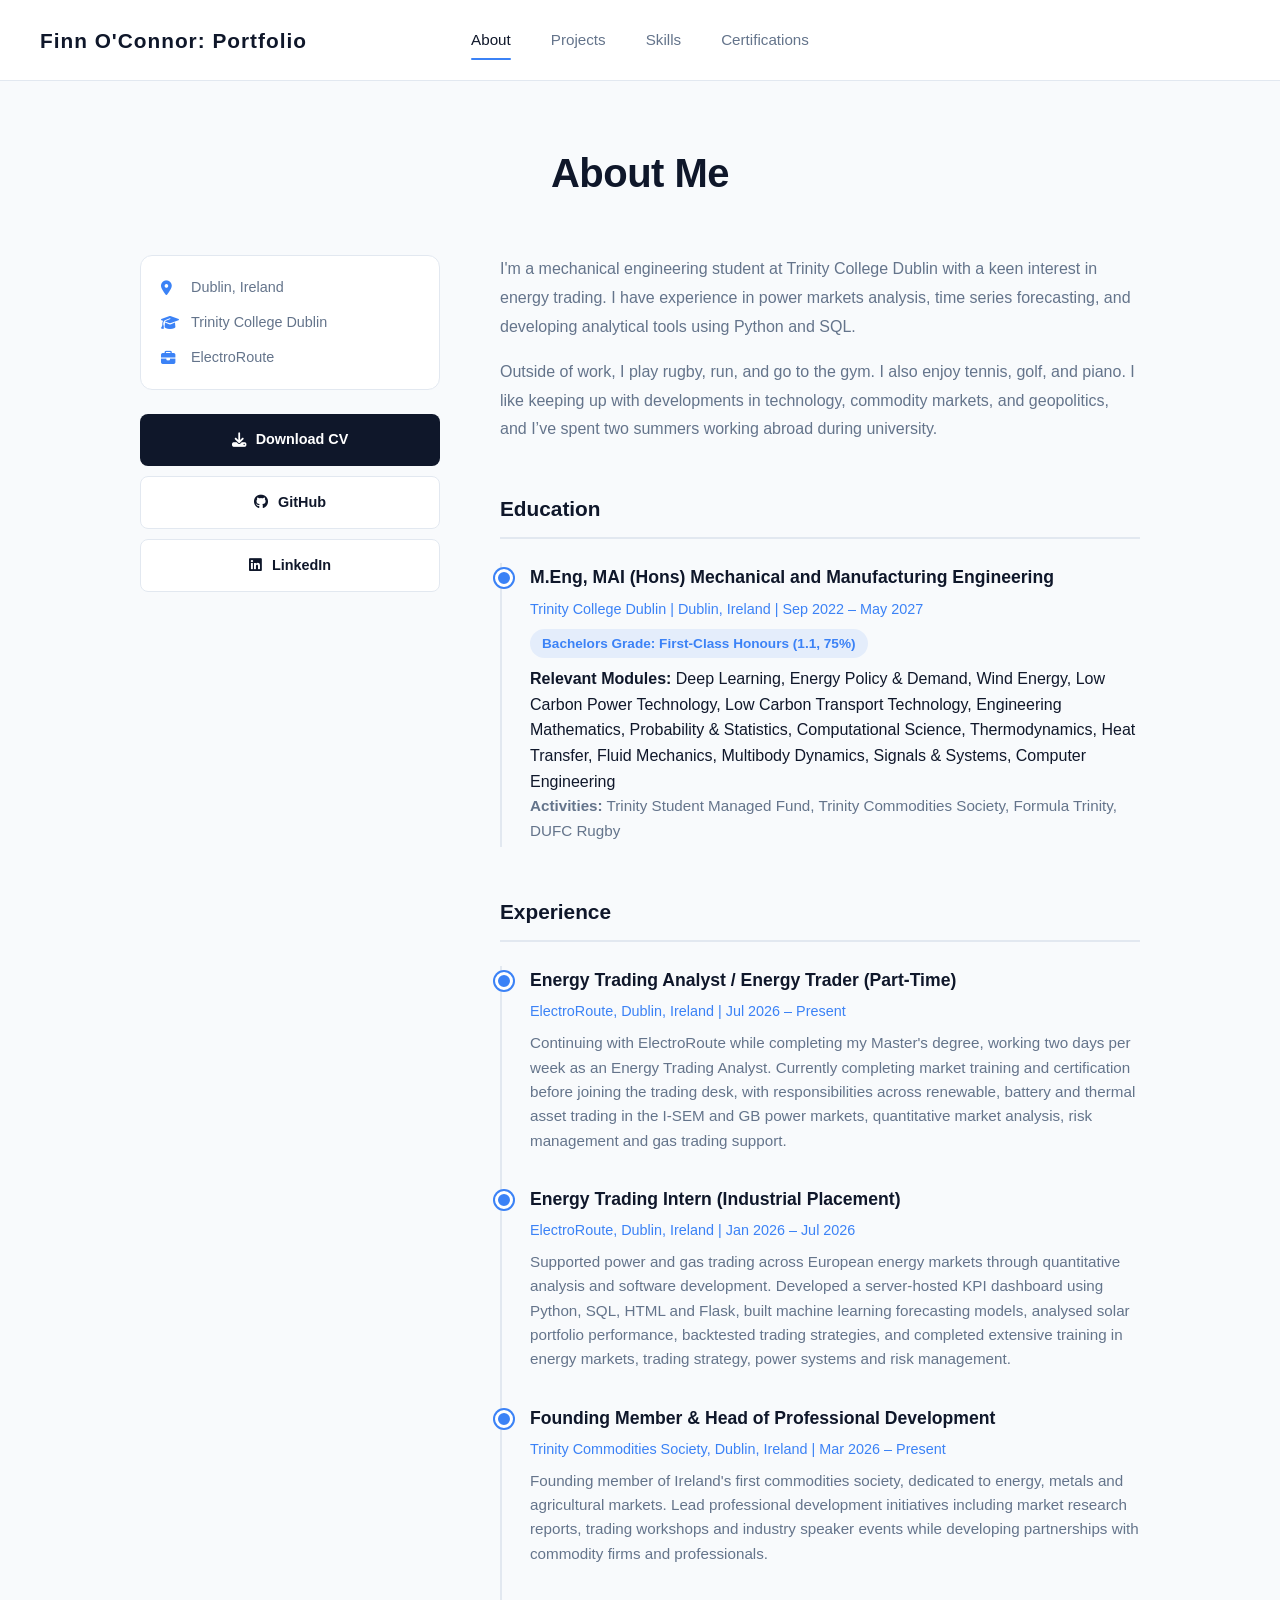
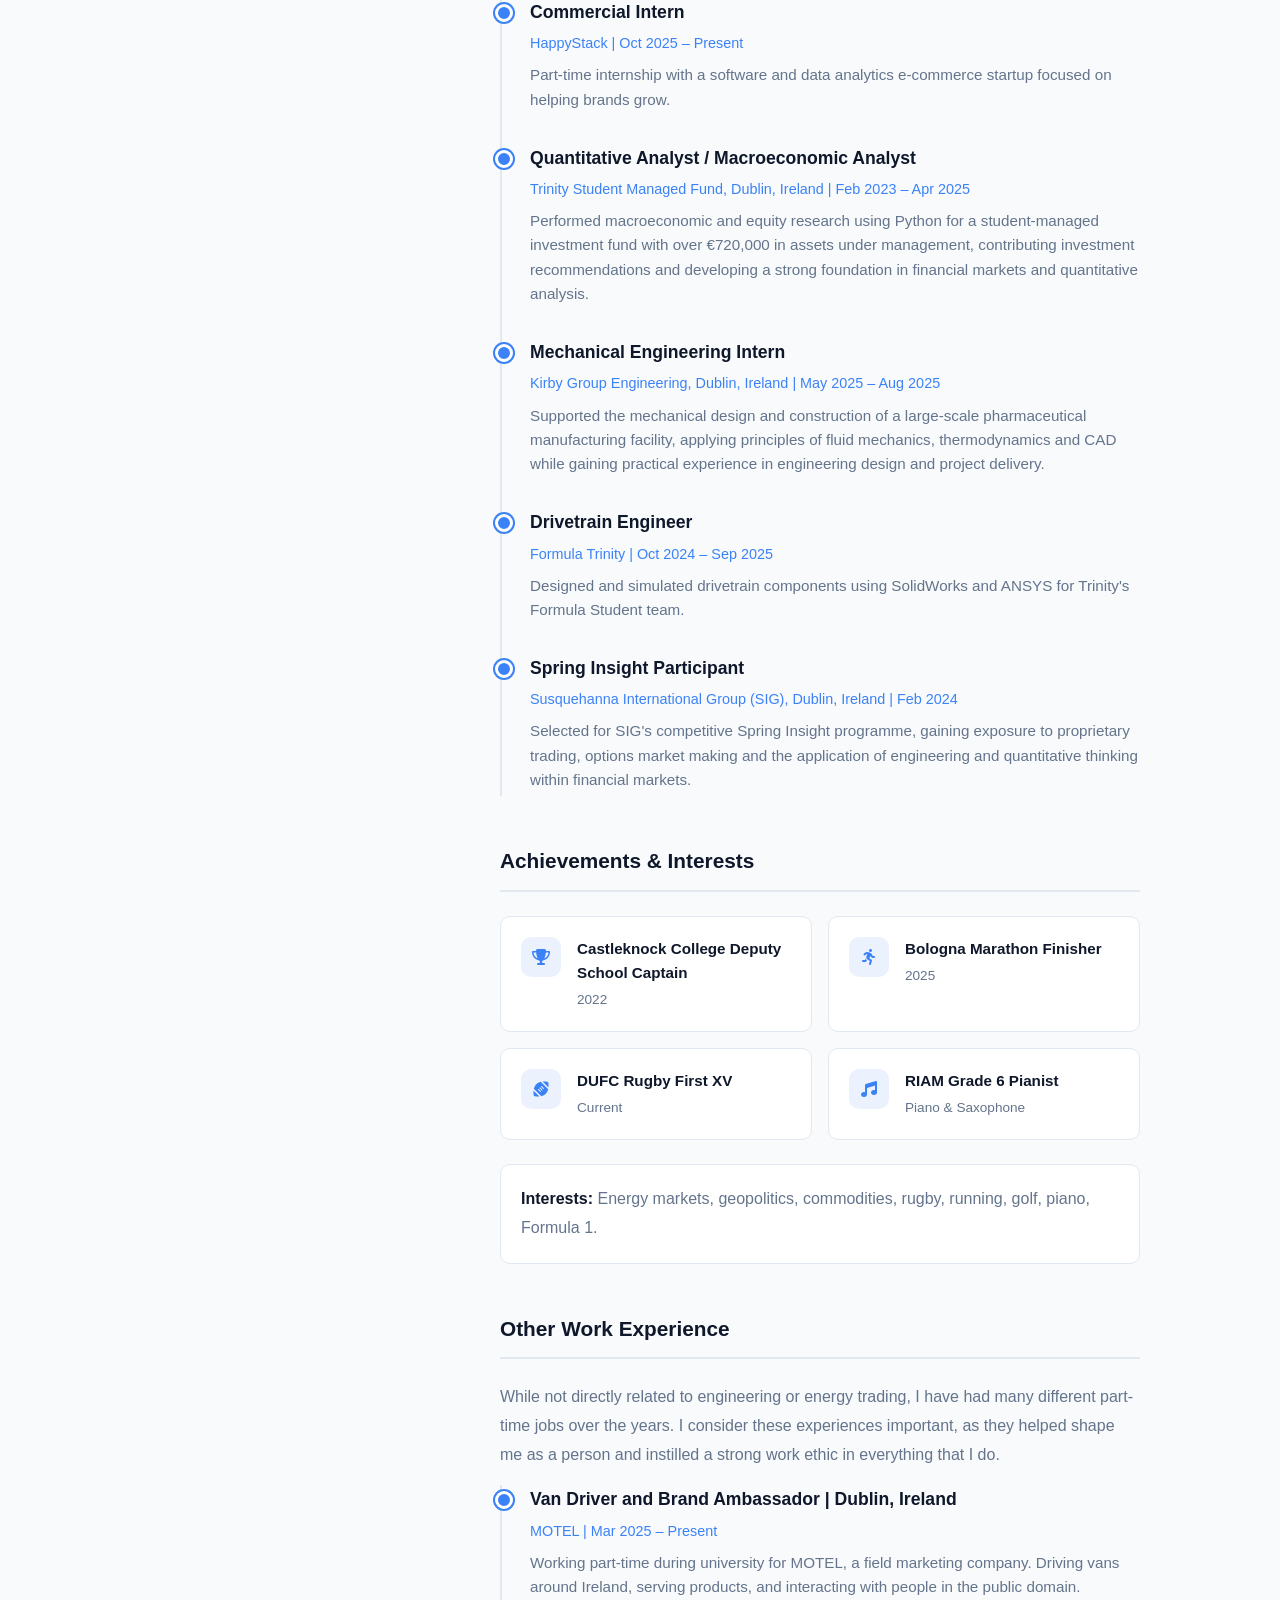
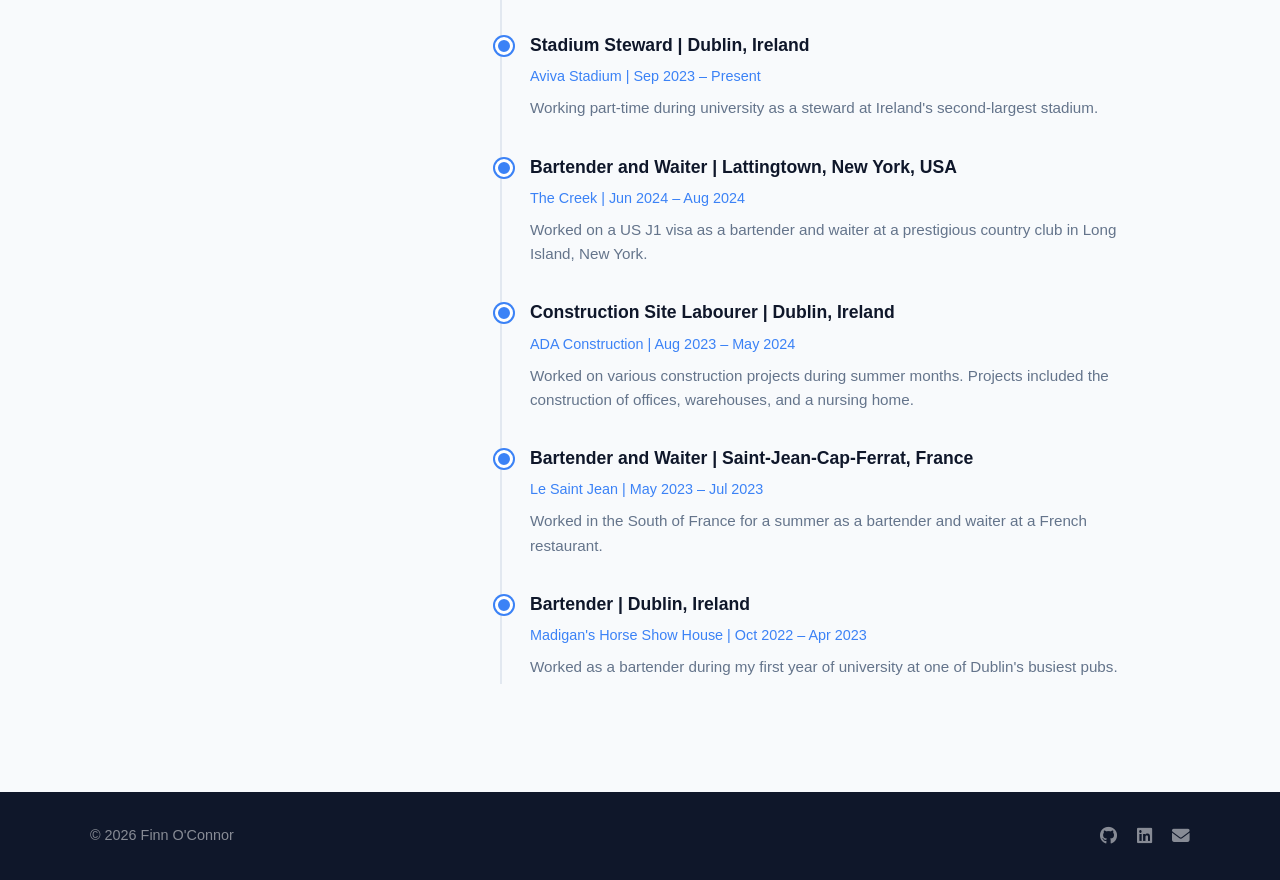
==== commit 3f17d87d: "Update index.html" ====
--- a/index.html
+++ b/index.html
@@ -18,7 +18,6 @@
             <a href="projects.html">Projects</a>
             <a href="skills.html">Skills</a>
             <a href="certifications.html">Certifications</a>
-            <a href="contact.html">Contact</a>
         </div>
     </nav>
 
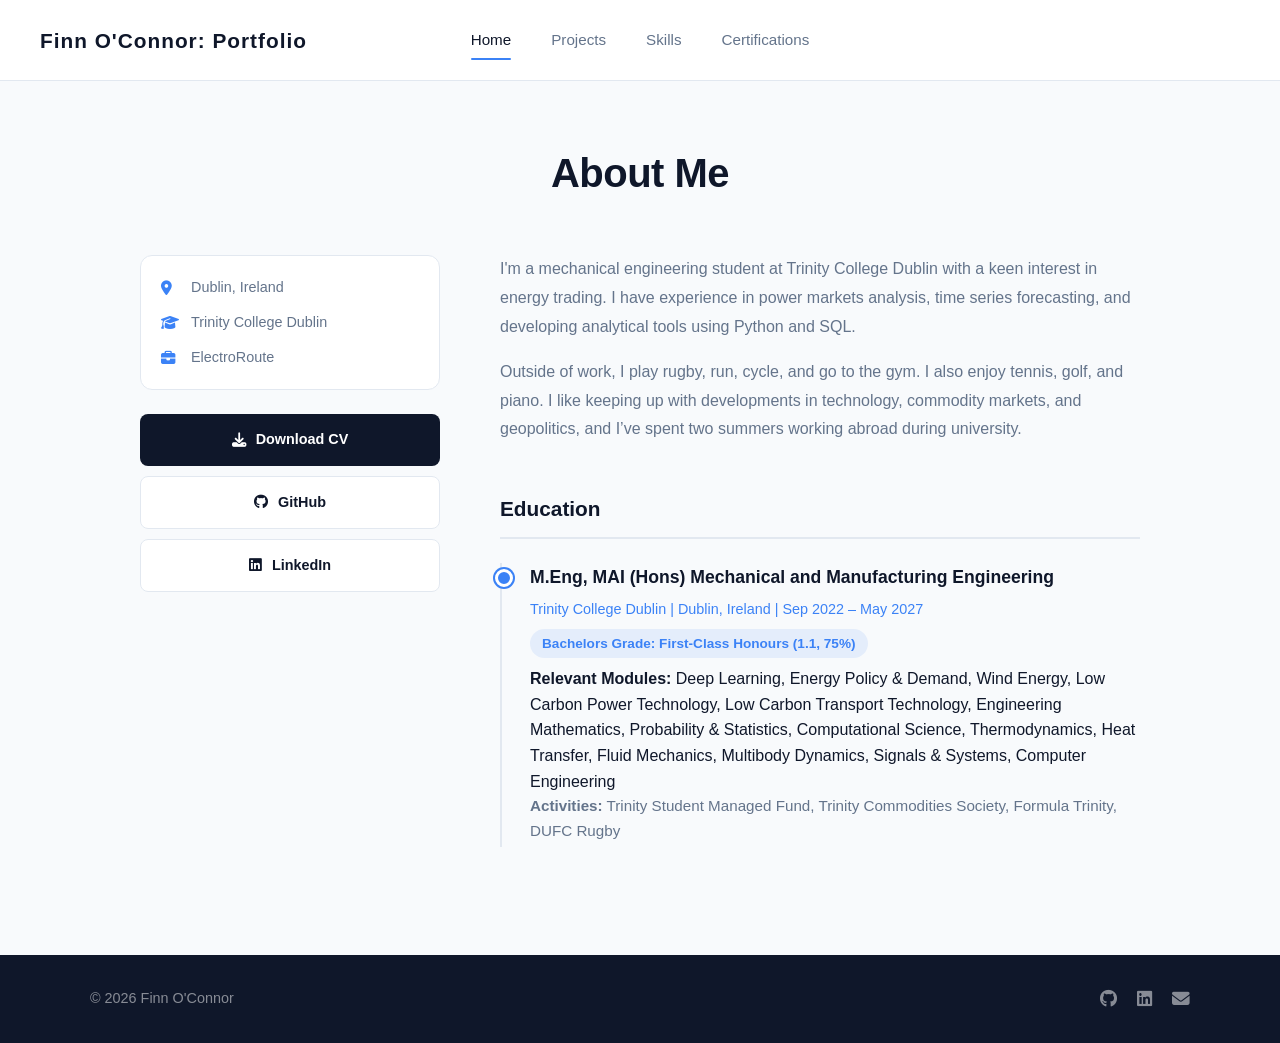
==== commit ead4d5d6: "Update index.html" ====
--- a/index.html
+++ b/index.html
@@ -14,7 +14,7 @@
     <nav class="inner-nav">
         <a href="index.html" class="nav-logo">Finn O'Connor: Portfolio</a>
         <div class="nav-menu-center">
-            <a href="index.html" class="active">About</a>
+            <a href="index.html" class="active">Home</a>
             <a href="projects.html">Projects</a>
             <a href="skills.html">Skills</a>
             <a href="certifications.html">Certifications</a>
@@ -62,7 +62,7 @@
                     </p>
                 
                     <p>
-                        Outside of work, I play rugby, run, and go to the gym. I also enjoy tennis, golf, and piano.
+                        Outside of work, I play rugby, run, cycle, and go to the gym. I also enjoy tennis, golf, and piano.
                         I like keeping up with developments in technology, commodity markets, and geopolitics, and I’ve spent two summers working abroad during university.
                     </p>
                     
@@ -79,161 +79,6 @@
                             </p>
                             <p>
                                 <strong>Activities:</strong> Trinity Student Managed Fund, Trinity Commodities Society, Formula Trinity, DUFC Rugby
-                            </p>
-                        </div>
-                    </div>
-
-                    <h2>Experience</h2>
-                    <div class="timeline">
-                    
-                        <div class="timeline-item">
-                            <h3>Energy Trading Analyst / Energy Trader (Part-Time)</h3>
-                            <p class="timeline-meta">ElectroRoute, Dublin, Ireland | Jul 2026 – Present</p>
-                            <p>
-                                Continuing with ElectroRoute while completing my Master's degree, working two days per week as an Energy Trading Analyst. Currently completing market training and certification before joining the trading desk, with responsibilities across renewable, battery and thermal asset trading in the I-SEM and GB power markets, quantitative market analysis, risk management and gas trading support.
-                            </p>
-                        </div>
-                        
-                        <div class="timeline-item">
-                            <h3>Energy Trading Intern (Industrial Placement)</h3>
-                            <p class="timeline-meta">ElectroRoute, Dublin, Ireland | Jan 2026 – Jul 2026</p>
-                            <p>
-                                Supported power and gas trading across European energy markets through quantitative analysis and software development. Developed a server-hosted KPI dashboard using Python, SQL, HTML and Flask, built machine learning forecasting models, analysed solar portfolio performance, backtested trading strategies, and completed extensive training in energy markets, trading strategy, power systems and risk management.
-                            </p>
-                        </div>
-                        
-                        <div class="timeline-item">
-                            <h3>Founding Member &amp; Head of Professional Development</h3>
-                            <p class="timeline-meta">Trinity Commodities Society, Dublin, Ireland | Mar 2026 – Present</p>
-                            <p>
-                                Founding member of Ireland's first commodities society, dedicated to energy, metals and agricultural markets. Lead professional development initiatives including market research reports, trading workshops and industry speaker events while developing partnerships with commodity firms and professionals.
-                            </p>
-                        </div>
-                        
-                        <div class="timeline-item">
-                            <h3>Commercial Intern</h3>
-                            <p class="timeline-meta">HappyStack | Oct 2025 – Present</p>
-                            <p>
-                                Part-time internship with a software and data analytics e-commerce startup focused on helping brands grow.
-                            </p>
-                        </div>
-                        
-                        <div class="timeline-item">
-                            <h3>Quantitative Analyst / Macroeconomic Analyst</h3>
-                            <p class="timeline-meta">Trinity Student Managed Fund, Dublin, Ireland | Feb 2023 – Apr 2025</p>
-                            <p>
-                                Performed macroeconomic and equity research using Python for a student-managed investment fund with over €720,000 in assets under management, contributing investment recommendations and developing a strong foundation in financial markets and quantitative analysis.
-                            </p>
-                        </div>
-                        
-                        <div class="timeline-item">
-                            <h3>Mechanical Engineering Intern</h3>
-                            <p class="timeline-meta">Kirby Group Engineering, Dublin, Ireland | May 2025 – Aug 2025</p>
-                            <p>
-                                Supported the mechanical design and construction of a large-scale pharmaceutical manufacturing facility, applying principles of fluid mechanics, thermodynamics and CAD while gaining practical experience in engineering design and project delivery.
-                            </p>
-                        </div>
-                        
-                        <div class="timeline-item">
-                            <h3>Drivetrain Engineer</h3>
-                            <p class="timeline-meta">Formula Trinity | Oct 2024 – Sep 2025</p>
-                            <p>
-                                Designed and simulated drivetrain components using SolidWorks and ANSYS for Trinity's Formula Student team.
-                            </p>
-                        </div>
-                        
-                        <div class="timeline-item">
-                            <h3>Spring Insight Participant</h3>
-                            <p class="timeline-meta">Susquehanna International Group (SIG), Dublin, Ireland | Feb 2024</p>
-                            <p>
-                                Selected for SIG's competitive Spring Insight programme, gaining exposure to proprietary trading, options market making and the application of engineering and quantitative thinking within financial markets.
-                            </p>
-                        </div>
-                    </div>
-
-                    <h2>Achievements &amp; Interests</h2>
-                    <div class="achievements-grid">
-                        <div class="achievement-item">
-                            <i class="fas fa-trophy"></i>
-                            <div>
-                                <h4>Castleknock College Deputy School Captain</h4>
-                                <p>2022</p>
-                            </div>
-                        </div>
-                        <div class="achievement-item">
-                            <i class="fas fa-running"></i>
-                            <div>
-                                <h4>Bologna Marathon Finisher</h4>
-                                <p>2025</p>
-                            </div>
-                        </div>
-                        <div class="achievement-item">
-                            <i class="fas fa-football-ball"></i>
-                            <div>
-                                <h4>DUFC Rugby First XV</h4>
-                                <p>Current</p>
-                            </div>
-                        </div>
-                        <div class="achievement-item">
-                            <i class="fas fa-music"></i>
-                            <div>
-                                <h4>RIAM Grade 6 Pianist</h4>
-                                <p>Piano &amp; Saxophone</p>
-                            </div>
-                        </div>
-                    </div>
-
-                    <p class="interests-text">
-                        <strong>Interests:</strong> Energy markets, geopolitics, commodities, rugby, running, golf, piano, Formula 1.
-                    </p>
-                    
-                    <h2>Other Work Experience</h2>
-                    <p>
-                        While not directly related to engineering or energy trading, I have had many different part-time jobs over the years.
-                        I consider these experiences important, as they helped shape me as a person and instilled a strong work ethic in everything that I do.
-                    </p>
-                    <div class="timeline">
-                        <div class="timeline-item">
-                            <h3>Van Driver and Brand Ambassador | Dublin, Ireland</h3>
-                            <p class="timeline-meta">MOTEL | Mar 2025 – Present</p>
-                            <p>
-                                Working part-time during university for MOTEL, a field marketing company.
-                                Driving vans around Ireland, serving products, and interacting with people in the public domain.
-                            </p>
-                        </div>
-                        <div class="timeline-item">
-                            <h3>Stadium Steward | Dublin, Ireland</h3>
-                            <p class="timeline-meta">Aviva Stadium | Sep 2023 – Present</p>
-                            <p>
-                                Working part-time during university as a steward at Ireland's second-largest stadium.
-                            </p>
-                        </div>
-                        <div class="timeline-item">
-                            <h3>Bartender and Waiter | Lattingtown, New York, USA</h3>
-                            <p class="timeline-meta">The Creek | Jun 2024 – Aug 2024</p>
-                            <p>
-                                Worked on a US J1 visa as a bartender and waiter at a prestigious country club in Long Island, New York.
-                            </p>
-                        </div>
-                        <div class="timeline-item">
-                            <h3>Construction Site Labourer | Dublin, Ireland</h3>
-                            <p class="timeline-meta">ADA Construction | Aug 2023 – May 2024</p>
-                            <p>
-                                Worked on various construction projects during summer months. Projects included the construction of offices, warehouses, and a nursing home.
-                            </p>
-                        </div>
-                        <div class="timeline-item">
-                            <h3>Bartender and Waiter | Saint-Jean-Cap-Ferrat, France</h3>
-                            <p class="timeline-meta">Le Saint Jean | May 2023 – Jul 2023</p>
-                            <p>
-                                Worked in the South of France for a summer as a bartender and waiter at a French restaurant.
-                            </p>
-                        </div>
-                        <div class="timeline-item">
-                            <h3>Bartender | Dublin, Ireland</h3>
-                            <p class="timeline-meta">Madigan's Horse Show House | Oct 2022 – Apr 2023</p>
-                            <p>
-                                Worked as a bartender during my first year of university at one of Dublin's busiest pubs.
                             </p>
                         </div>
                     </div>
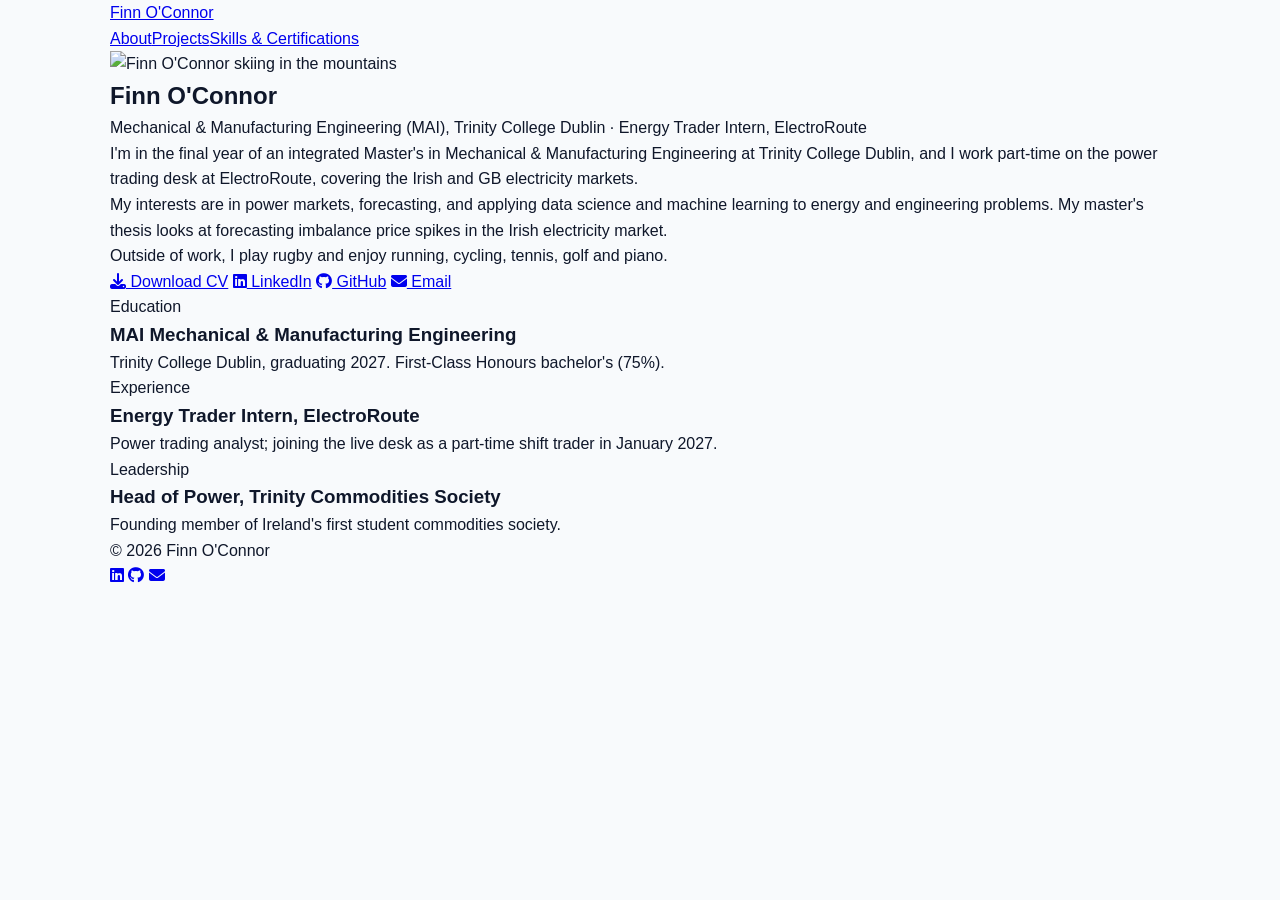
==== commit 2bdbf856: "Update index.html" ====
--- a/index.html
+++ b/index.html
@@ -3,97 +3,71 @@
 <head>
     <meta charset="UTF-8">
     <meta name="viewport" content="width=device-width, initial-scale=1.0">
-    <title>Finn O'Connor | Portfolio</title>
+    <title>Finn O'Connor</title>
+    <meta name="description" content="Finn O'Connor - Mechanical & Manufacturing Engineering student at Trinity College Dublin and energy trader intern.">
+    <link rel="preconnect" href="https://fonts.googleapis.com">
+    <link rel="preconnect" href="https://fonts.gstatic.com" crossorigin>
+    <link href="https://fonts.googleapis.com/css2?family=Inter:wght@400;500;600;700&display=swap" rel="stylesheet">
+    <link rel="stylesheet" href="https://cdnjs.cloudflare.com/ajax/libs/font-awesome/6.4.0/css/all.min.css">
     <link rel="stylesheet" href="style.css">
-    <link rel="stylesheet" href="https://cdnjs.cloudflare.com/ajax/libs/font-awesome/6.4.0/css/all.min.css">
-    <link rel="icon" type="image/svg+xml" href="images/circle-user-solid-full.svg">
+    <link rel="icon" href="images/favicon.svg" type="image/svg+xml">
 </head>
-<body class="inner-page">
-
-    <!-- Navigation -->
-    <nav class="inner-nav">
-        <a href="index.html" class="nav-logo">Finn O'Connor: Portfolio</a>
-        <div class="nav-menu-center">
-            <a href="index.html" class="active">Home</a>
-            <a href="projects.html">Projects</a>
-            <a href="skills.html">Skills</a>
-            <a href="certifications.html">Certifications</a>
+<body>
+    <nav class="site-nav">
+        <div class="container">
+            <a href="index.html" class="brand">Finn O'Connor</a>
+            <div class="nav-links"><a href="index.html" class="active">About</a><a href="projects.html">Projects</a><a href="skills.html">Skills & Certifications</a></div>
         </div>
     </nav>
 
-    <main class="page-content">
+    <main>
         <div class="container">
-            <h1 class="page-title">About Me</h1>
-            
-            <div class="about-content">
-                <div class="about-sidebar">
-                    <div class="about-quick-info">
-                        <div class="quick-info-item">
-                            <i class="fas fa-map-marker-alt"></i>
-                            <span>Dublin, Ireland</span>
-                        </div>
-                        <div class="quick-info-item">
-                            <i class="fas fa-graduation-cap"></i>
-                            <span>Trinity College Dublin</span>
-                        </div>
-                        <div class="quick-info-item">
-                            <i class="fas fa-briefcase"></i>
-                            <span>ElectroRoute</span>
-                        </div>
-                    </div>
-
-                    <div class="about-links">
-                        <a href="docs/finnoconnor_resume.pdf" class="cv-button" download>
-                            <i class="fas fa-download"></i> Download CV
-                        </a>
-                        <a href="https://github.com/finn0connor" target="_blank" class="cv-button secondary">
-                            <i class="fab fa-github"></i> GitHub
-                        </a>
-                        <a href="https://linkedin.com/in/finn-oconnor" target="_blank" class="cv-button secondary">
-                            <i class="fab fa-linkedin"></i> LinkedIn
-                        </a>
+            <section class="about-hero">
+                <img src="images/me-on-mountain.jpg" alt="Finn O'Connor skiing in the mountains" class="about-photo">
+                <div class="about-text">
+                    <h1>Finn O'Connor</h1>
+                    <p class="about-role">Mechanical &amp; Manufacturing Engineering (MAI), Trinity College Dublin &middot; Energy Trader Intern, ElectroRoute</p>
+                    <p>I'm in the final year of an integrated Master's in Mechanical &amp; Manufacturing Engineering at Trinity College Dublin, and I work part-time on the power trading desk at ElectroRoute, covering the Irish and GB electricity markets.</p>
+                    <p>My interests are in power markets, forecasting, and applying data science and machine learning to energy and engineering problems. My master's thesis looks at forecasting imbalance price spikes in the Irish electricity market.</p>
+                    <p>Outside of work, I play rugby and enjoy running, cycling, tennis, golf and piano.</p>
+                    <div class="buttons">
+                        <a href="docs/finn-oconnor-cv.pdf" class="btn primary" download><i class="fas fa-download"></i> Download CV</a>
+                        <a href="https://linkedin.com/in/finn-oconnor" class="btn" target="_blank" rel="noopener"><i class="fab fa-linkedin"></i> LinkedIn</a>
+                        <a href="https://github.com/finn0connor" class="btn" target="_blank" rel="noopener"><i class="fab fa-github"></i> GitHub</a>
+                        <a href="mailto:foconno1@tcd.ie" class="btn"><i class="fas fa-envelope"></i> Email</a>
                     </div>
                 </div>
+            </section>
 
-                <div class="about-text">
-                    <p class="about-intro">
-                        I'm a mechanical engineering student at Trinity College Dublin with a keen interest in energy trading.
-                        I have experience in power markets analysis, time series forecasting, and developing analytical tools using Python and SQL.
-                    </p>
-                
-                    <p>
-                        Outside of work, I play rugby, run, cycle, and go to the gym. I also enjoy tennis, golf, and piano.
-                        I like keeping up with developments in technology, commodity markets, and geopolitics, and I’ve spent two summers working abroad during university.
-                    </p>
-                    
-                    <h2>Education</h2>
-                    <div class="timeline">
-                        <div class="timeline-item">
-                            <h3>M.Eng, MAI (Hons) Mechanical and Manufacturing Engineering</h3>
-                            <p class="timeline-meta">Trinity College Dublin | Dublin, Ireland | Sep 2022 – May 2027</p>
-                            <p class="timeline-grade">Bachelors Grade: First-Class Honours (1.1, 75%)</p>
-                            <p>
-                                <strong>Relevant Modules:</strong> Deep Learning, Energy Policy &amp; Demand, Wind Energy, Low Carbon Power Technology,
-                                Low Carbon Transport Technology, Engineering Mathematics, Probability &amp; Statistics, Computational Science,
-                                Thermodynamics, Heat Transfer, Fluid Mechanics, Multibody Dynamics, Signals &amp; Systems, Computer Engineering
-                            </p>
-                            <p>
-                                <strong>Activities:</strong> Trinity Student Managed Fund, Trinity Commodities Society, Formula Trinity, DUFC Rugby
-                            </p>
-                        </div>
+            <section>
+                <div class="facts">
+                    <div class="fact">
+                        <div class="label">Education</div>
+                        <h3>MAI Mechanical &amp; Manufacturing Engineering</h3>
+                        <p>Trinity College Dublin, graduating 2027. First-Class Honours bachelor's (75%).</p>
+                    </div>
+                    <div class="fact">
+                        <div class="label">Experience</div>
+                        <h3>Energy Trader Intern, ElectroRoute</h3>
+                        <p>Power trading analyst; joining the live desk as a part-time shift trader in January 2027.</p>
+                    </div>
+                    <div class="fact">
+                        <div class="label">Leadership</div>
+                        <h3>Head of Power, Trinity Commodities Society</h3>
+                        <p>Founding member of Ireland's first student commodities society.</p>
                     </div>
                 </div>
-            </div>
+            </section>
         </div>
     </main>
 
-    <footer class="inner-footer">
-        <div class="footer-content">
-            <p>&copy; 2026 Finn O'Connor</p>
-            <div class="footer-links">
-                <a href="https://github.com/finn0connor" target="_blank"><i class="fab fa-github"></i></a>
-                <a href="https://linkedin.com/in/finn-oconnor" target="_blank"><i class="fab fa-linkedin"></i></a>
-                <a href="mailto:foconno1@tcd.ie"><i class="fas fa-envelope"></i></a>
+    <footer>
+        <div class="container">
+            <span>&copy; 2026 Finn O'Connor</span>
+            <div class="social">
+                <a href="https://linkedin.com/in/finn-oconnor" target="_blank" rel="noopener" aria-label="LinkedIn"><i class="fab fa-linkedin"></i></a>
+                <a href="https://github.com/finn0connor" target="_blank" rel="noopener" aria-label="GitHub"><i class="fab fa-github"></i></a>
+                <a href="mailto:foconno1@tcd.ie" aria-label="Email"><i class="fas fa-envelope"></i></a>
             </div>
         </div>
     </footer>
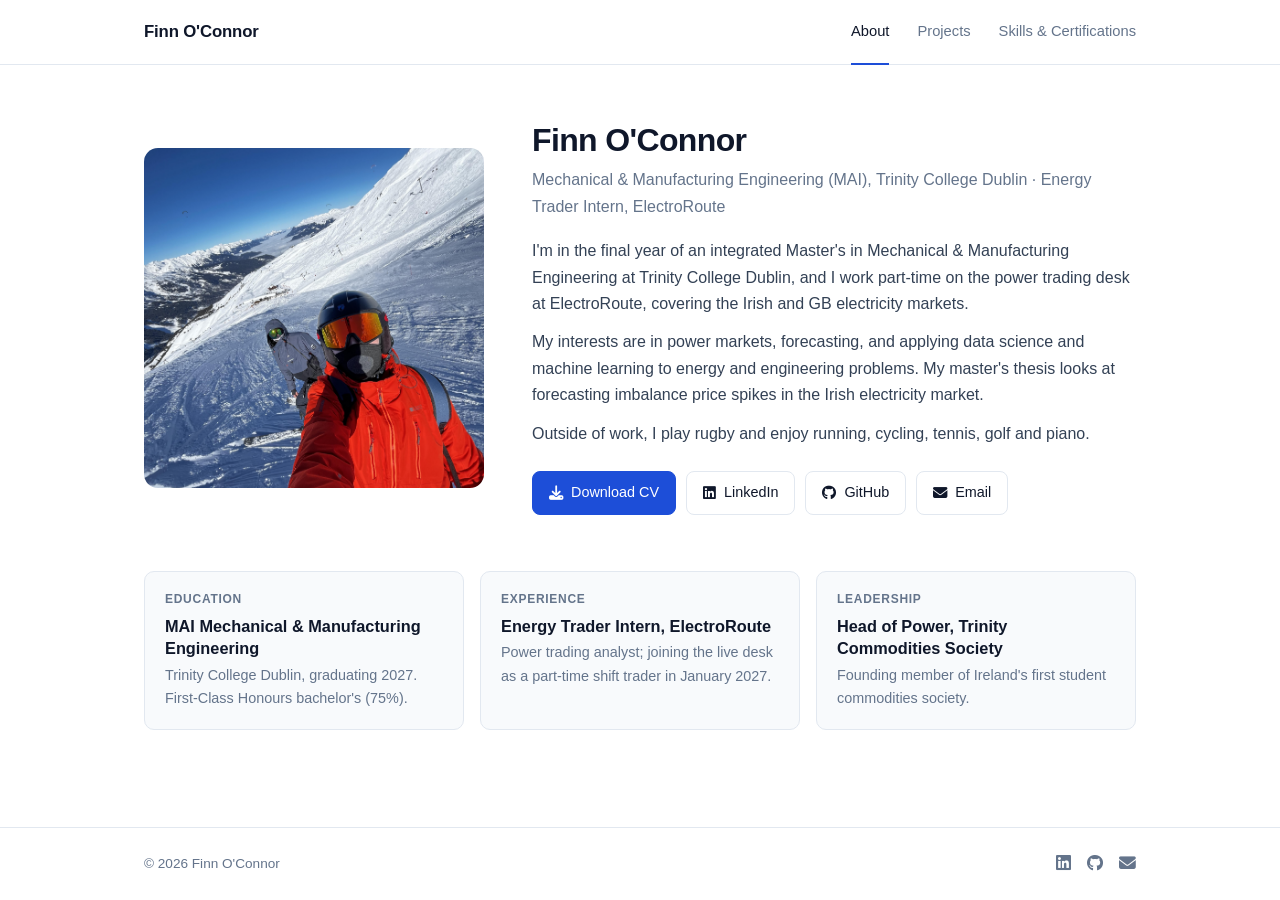
==== commit 5fbd5e19: "Update image source and alt text in index.html" ====
--- a/index.html
+++ b/index.html
@@ -23,7 +23,7 @@
     <main>
         <div class="container">
             <section class="about-hero">
-                <img src="images/me-on-mountain.jpg" alt="Finn O'Connor skiing in the mountains" class="about-photo">
+                <img src="images/me_on_mountain.jpg" alt="Profile pic" class="about-photo">
                 <div class="about-text">
                     <h1>Finn O'Connor</h1>
                     <p class="about-role">Mechanical &amp; Manufacturing Engineering (MAI), Trinity College Dublin &middot; Energy Trader Intern, ElectroRoute</p>
--- a/style.css
+++ b/style.css
@@ -1,1963 +1,321 @@
-* {
-    margin: 0;
-    padding: 0;
-    box-sizing: border-box;
-}
+/* ==========================================================
+   Finn O'Connor - portfolio
+   ========================================================== */
 
 :root {
-    --primary: #2563eb;
-    --primary-dark: #1d4ed8;
-    --dark: #0f172a;
-    --dark-secondary: #1e293b;
-    --light: #f8fafc;
-    --gray: #64748b;
-    --gray-light: #94a3b8;
-    --border: #e2e8f0;
-    --accent: #3b82f6;
-}
-
-html {
-    scroll-behavior: smooth;
-}
+    --ink: #0f172a;
+    --text: #334155;
+    --muted: #64748b;
+    --line: #e2e8f0;
+    --bg: #ffffff;
+    --bg-soft: #f8fafc;
+    --accent: #1d4ed8;
+    --accent-soft: #eff6ff;
+    --radius: 10px;
+    --max: 1040px;
+}
+
+* { margin: 0; padding: 0; box-sizing: border-box; }
+
+html { scroll-behavior: smooth; }
 
 body {
-    font-family: 'Segoe UI', -apple-system, BlinkMacSystemFont, sans-serif;
-    line-height: 1.6;
-    color: var(--dark);
-    background: var(--light);
-}
-
-/* ============================================
-   INNER PAGES
-   ============================================ */
-
-.inner-page {
-    background: var(--light);
+    font-family: 'Inter', -apple-system, BlinkMacSystemFont, 'Segoe UI', sans-serif;
+    font-size: 16px;
+    line-height: 1.65;
+    color: var(--text);
+    background: var(--bg);
+    display: flex;
+    flex-direction: column;
     min-height: 100vh;
 }
 
-/* ============================================
-   NAVIGATION
-   ============================================ */
-
-.inner-nav {
+a { color: var(--accent); text-decoration: none; }
+a:hover { text-decoration: underline; }
+
+.container { width: 100%; max-width: var(--max); margin: 0 auto; padding: 0 24px; }
+
+/* ---------- Navigation ---------- */
+
+.site-nav {
     position: sticky;
     top: 0;
-    left: 0;
-    right: 0;
-    display: flex;
-    justify-content: center;
+    z-index: 10;
+    background: rgba(255, 255, 255, 0.95);
+    backdrop-filter: blur(6px);
+    border-bottom: 1px solid var(--line);
+}
+
+.site-nav .container {
+    display: flex;
     align-items: center;
-    padding: 20px 40px;
-    background: white;
-    border-bottom: 1px solid var(--border);
-    z-index: 1000;
-}
-
-.inner-nav .nav-logo {
-    position: absolute;
-    left: 40px;
-    font-size: 1.3rem;
+    justify-content: space-between;
+    height: 64px;
+}
+
+.brand {
     font-weight: 700;
-    color: var(--dark);
-    text-decoration: none;
-    letter-spacing: 1px;
-}
-
-.nav-menu-center {
-    display: flex;
-    gap: 40px;
-}
-
-.nav-menu-center a {
-    color: var(--gray);
-    text-decoration: none;
-    font-size: 0.95rem;
+    font-size: 1.05rem;
+    color: var(--ink);
+    letter-spacing: -0.01em;
+}
+.brand:hover { text-decoration: none; }
+
+.nav-links { display: flex; gap: 28px; }
+
+.nav-links a {
+    color: var(--muted);
+    font-size: 0.92rem;
     font-weight: 500;
-    transition: color 0.2s;
-    padding: 8px 0;
-}
-
-.nav-menu-center a:hover {
-    color: var(--dark);
-}
-
-.nav-menu-center a.active {
-    color: var(--dark);
-    position: relative;
-}
-
-.nav-menu-center a.active::after {
-    content: '';
-    position: absolute;
-    bottom: 0;
-    left: 0;
-    right: 0;
-    height: 2px;
-    background: var(--accent);
-    border-radius: 1px;
-}
-
-/* ============================================
-   PAGE CONTENT
-   ============================================ */
-
-.inner-page .page-content {
-    padding: 60px 0 80px;
-    min-height: calc(100vh - 80px);
-}
-
-.inner-page .page-title {
-    font-size: 2.5rem;
-    font-weight: 700;
-    text-align: center;
-    margin-bottom: 50px;
-    color: var(--dark);
-    letter-spacing: -0.5px;
-}
-
-/* ============================================
-   SHARED
-   ============================================ */
-
-.container {
-    max-width: 1100px;
-    margin: 0 auto;
-    padding: 0 20px;
-}
-
-.page-content {
-    padding: 60px 0 80px;
-    min-height: 100vh;
-}
-
-.page-title {
-    font-size: 2.5rem;
-    text-align: center;
-    margin-bottom: 40px;
-    color: var(--dark);
-}
-
-.page-subtitle {
-    text-align: center;
-    color: var(--gray);
-    font-size: 1.1rem;
-    margin-bottom: 50px;
-}
-
-.page-section {
-    margin-bottom: 60px;
-}
-
-.page-section:last-child {
-    margin-bottom: 0;
-}
-
-/* ============================================
-   FOOTER
-   ============================================ */
-
-.inner-footer {
-    background: var(--dark);
-    padding: 30px 20px;
-}
-
-.inner-footer .footer-content {
-    max-width: 1100px;
-    margin: 0 auto;
-    display: flex;
-    justify-content: space-between;
-    align-items: center;
-}
-
-.inner-footer .footer-content p {
-    color: rgba(255, 255, 255, 0.5);
-    font-size: 0.9rem;
-    margin: 0;
-}
-
-.inner-footer .footer-links {
-    display: flex;
-    gap: 20px;
-}
-
-.inner-footer .footer-links a {
-    color: rgba(255, 255, 255, 0.5);
-    font-size: 1.1rem;
-    transition: color 0.2s;
-}
-
-.inner-footer .footer-links a:hover {
-    color: white;
-}
-
-/* ============================================
-   HOME PAGE
-   ============================================ */
-
-.home-page .home-content-wrapper {
-    padding: 0;
-    min-height: auto;
-}
-
-.home-container {
-    display: grid;
-    grid-template-columns: 1fr 1fr;
-    min-height: calc(100vh - 65px);
-}
-
-/* Left Side */
-.home-main {
-    display: flex;
-    align-items: center;
-    justify-content: center;
-    padding: 60px;
-    background: var(--dark);
-}
-
-.home-content {
-    max-width: 520px;
-}
-
-.greeting {
-    font-size: 1rem;
-    color: var(--accent);
-    font-weight: 500;
+    padding: 20px 0;
+    border-bottom: 2px solid transparent;
+}
+.nav-links a:hover { color: var(--ink); text-decoration: none; }
+.nav-links a.active { color: var(--ink); border-bottom-color: var(--accent); }
+
+/* ---------- Page layout ---------- */
+
+main { flex: 1; padding: 56px 0 72px; }
+
+.page-header { margin-bottom: 36px; }
+
+h1 {
+    font-size: 2rem;
+    line-height: 1.2;
+    color: var(--ink);
+    letter-spacing: -0.02em;
     margin-bottom: 8px;
-    letter-spacing: 0.5px;
-}
-
-.home-content h1 {
-    font-size: 4rem;
-    font-weight: 700;
-    color: white;
-    margin-bottom: 24px;
-    line-height: 1.1;
-    letter-spacing: -1px;
-}
-
-.intro {
-    font-size: 1.2rem;
-    color: var(--gray-light);
-    line-height: 1.7;
+}
+
+h2 {
+    font-size: 1.25rem;
+    color: var(--ink);
+    letter-spacing: -0.01em;
     margin-bottom: 16px;
 }
 
-.intro .highlight {
-    color: white;
-    font-weight: 500;
-}
-
-.intro-secondary {
-    font-size: 1rem;
-    color: var(--gray);
-    line-height: 1.7;
-    margin-bottom: 40px;
-}
-
-.home-links {
-    display: flex;
-    gap: 16px;
-    margin-bottom: 50px;
-}
-
-.home-btn {
-    display: inline-flex;
-    align-items: center;
-    gap: 10px;
-    padding: 14px 28px;
-    border-radius: 8px;
-    font-size: 0.95rem;
-    font-weight: 600;
-    text-decoration: none;
-    transition: all 0.2s;
-}
-
-.home-btn.primary {
-    background: var(--accent);
-    color: white;
-}
-
-.home-btn.primary:hover {
-    background: var(--primary);
-    transform: translateY(-2px);
-}
-
-.home-btn.primary i {
-    transition: transform 0.2s;
-}
-
-.home-btn.primary:hover i {
-    transform: translateX(4px);
-}
-
-.home-btn.secondary {
-    background: transparent;
-    color: white;
-    border: 1px solid var(--gray);
-}
-
-.home-btn.secondary:hover {
-    border-color: white;
-    background: rgba(255, 255, 255, 0.05);
-}
-
-.home-social {
-    display: flex;
-    gap: 20px;
-}
-
-.home-social a {
-    width: 44px;
-    height: 44px;
-    display: flex;
-    align-items: center;
-    justify-content: center;
-    color: var(--gray);
-    border: 1px solid var(--gray);
-    border-radius: 50%;
-    font-size: 1.1rem;
-    transition: all 0.2s;
-}
-
-.home-social a:hover {
-    color: white;
-    border-color: white;
-    transform: translateY(-3px);
-}
-
-/* Right Side */
-.home-aside {
-    background: var(--dark-secondary);
-    display: flex;
-    align-items: center;
-    justify-content: center;
-    padding: 60px;
-    position: relative;
-}
-
-.home-aside::before {
-    content: '';
-    position: absolute;
-    top: 0;
-    left: 0;
-    width: 100%;
-    height: 100%;
-    background:
-        radial-gradient(circle at 30% 20%, rgba(59, 130, 246, 0.08) 0%, transparent 50%),
-        radial-gradient(circle at 70% 80%, rgba(59, 130, 246, 0.05) 0%, transparent 50%);
-    pointer-events: none;
-}
-
-.aside-content {
-    position: relative;
-    z-index: 1;
-    width: 100%;
-    max-width: 400px;
-}
-
-.status-card {
-    display: inline-flex;
-    align-items: center;
-    gap: 10px;
-    padding: 10px 18px;
-    background: rgba(59, 130, 246, 0.1);
-    border: 1px solid rgba(59, 130, 246, 0.2);
-    border-radius: 30px;
-    margin-bottom: 40px;
-}
-
-.status-indicator {
-    width: 8px;
-    height: 8px;
-    background: #22c55e;
-    border-radius: 50%;
-    animation: pulse 2s infinite;
-}
-
-@keyframes pulse {
-    0%, 100% { opacity: 1; }
-    50% { opacity: 0.5; }
-}
-
-.status-card span {
-    font-size: 0.85rem;
-    color: var(--accent);
-    font-weight: 500;
-}
-
-.info-grid {
-    display: flex;
-    flex-direction: column;
-    gap: 24px;
-    margin-bottom: 40px;
-}
-
-.info-item {
-    display: flex;
-    flex-direction: column;
-    gap: 4px;
-}
-
-.info-label {
-    font-size: 0.8rem;
-    color: var(--gray);
-    text-transform: uppercase;
-    letter-spacing: 1px;
-    font-weight: 500;
-}
-
-.info-value {
-    font-size: 1.1rem;
-    color: white;
-    font-weight: 500;
-}
-
-.quick-links {
-    display: flex;
-    flex-direction: column;
-    gap: 12px;
-}
-
-.quick-link {
-    display: flex;
-    align-items: center;
-    gap: 14px;
-    padding: 16px 20px;
-    background: rgba(255, 255, 255, 0.03);
-    border: 1px solid rgba(255, 255, 255, 0.08);
-    border-radius: 10px;
-    color: var(--gray-light);
-    text-decoration: none;
-    font-size: 0.95rem;
-    transition: all 0.2s;
-}
-
-.quick-link:hover {
-    background: rgba(255, 255, 255, 0.06);
-    border-color: rgba(255, 255, 255, 0.15);
-    color: white;
-}
-
-.quick-link i {
-    font-size: 1rem;
-    width: 20px;
-    text-align: center;
-}
-
-/* ============================================
-   ABOUT PAGE
-   ============================================ */
-
-.inner-page .about-content {
-    display: grid;
-    grid-template-columns: 300px 1fr;
-    gap: 60px;
-    align-items: start;
-    max-width: 1000px;
-    margin: 0 auto;
-}
-
-.about-sidebar {
-    position: sticky;
-    top: 80px;
-}
-
-.inner-page .profile-photo {
-    width: 100%;
-    height: auto;
-    aspect-ratio: 1;
-    border-radius: 16px;
-    object-fit: cover;
-    box-shadow: 0 8px 30px rgba(0, 0, 0, 0.12);
-    margin-bottom: 24px;
-}
-
-.about-quick-info {
-    display: flex;
-    flex-direction: column;
-    gap: 12px;
-    margin-bottom: 24px;
-    padding: 20px;
-    background: white;
-    border-radius: 12px;
-    border: 1px solid var(--border);
-}
-
-.quick-info-item {
-    display: flex;
-    align-items: center;
-    gap: 12px;
-    font-size: 0.9rem;
-    color: var(--gray);
-}
-
-.quick-info-item i {
-    width: 18px;
-    color: var(--accent);
-    font-size: 0.9rem;
-}
-
-.about-links {
-    display: flex;
-    flex-direction: column;
-    gap: 10px;
-}
-
-.inner-page .cv-button {
-    display: flex;
-    align-items: center;
-    justify-content: center;
-    gap: 10px;
-    padding: 14px 24px;
-    background: var(--dark);
-    color: white;
-    text-decoration: none;
-    border-radius: 8px;
-    font-size: 0.9rem;
-    font-weight: 600;
-    transition: all 0.2s;
-    margin-top: 0;
-}
-
-.inner-page .cv-button:hover {
-    background: var(--accent);
-    transform: translateY(-2px);
-}
-
-.inner-page .cv-button.secondary {
-    background: white;
-    color: var(--dark);
-    border: 1px solid var(--border);
-}
-
-.inner-page .cv-button.secondary:hover {
-    background: var(--dark);
-    color: white;
-    border-color: var(--dark);
-}
-
-.about-intro {
-    font-size: 1.15rem;
-    color: var(--dark);
-    line-height: 1.8;
-    margin-bottom: 20px;
-}
-
-.inner-page .about-text > p {
-    font-size: 1rem;
-    color: var(--gray);
-    line-height: 1.8;
-    margin-bottom: 16px;
-}
-
-.inner-page .about-text h2 {
-    font-size: 1.3rem;
-    font-weight: 600;
-    color: var(--dark);
-    margin-top: 48px;
-    margin-bottom: 24px;
-    padding-bottom: 12px;
-    border-bottom: 2px solid var(--border);
-}
-
-/* Timeline */
-.inner-page .timeline {
-    border-left: 2px solid var(--border);
-    padding-left: 28px;
-    margin-left: 0;
-}
-
-.inner-page .timeline-item {
-    position: relative;
-    margin-bottom: 28px;
-    padding-bottom: 4px;
-}
-
-.inner-page .timeline-item::before {
-    content: '';
-    position: absolute;
-    left: -35px;
-    top: 6px;
-    width: 12px;
-    height: 12px;
-    background: var(--accent);
-    border-radius: 50%;
-    border: 3px solid white;
-    box-shadow: 0 0 0 2px var(--accent);
-}
-
-.inner-page .timeline-item h3 {
-    font-size: 1.1rem;
-    font-weight: 600;
-    color: var(--dark);
-    margin-bottom: 6px;
-}
-
-.inner-page .timeline-meta {
-    font-size: 0.9rem;
-    color: var(--accent);
-    font-weight: 500;
-    margin-bottom: 8px;
-}
-
-.inner-page .timeline-item p:last-child {
-    font-size: 0.95rem;
-    color: var(--gray);
-    line-height: 1.6;
-}
-
-.timeline-grade {
-    display: inline-block;
-    font-size: 0.85rem;
-    font-weight: 600;
-    color: var(--accent);
-    background: rgba(59, 130, 246, 0.1);
-    padding: 4px 12px;
-    border-radius: 20px;
-    margin-bottom: 8px;
-}
-
-/* Certifications List (About Page) */
-.certifications-list {
-    display: grid;
-    grid-template-columns: repeat(2, 1fr);
-    gap: 12px;
-}
-
-.cert-item {
-    display: flex;
-    align-items: center;
-    gap: 12px;
-    padding: 16px 20px;
-    background: white;
-    border: 1px solid var(--border);
-    border-radius: 10px;
-    font-size: 0.9rem;
-    color: var(--dark);
-    transition: all 0.2s;
-}
-
-.cert-item:hover {
-    border-color: var(--accent);
-    box-shadow: 0 2px 12px rgba(59, 130, 246, 0.1);
-}
-
-.cert-item i {
-    color: var(--accent);
-    font-size: 1rem;
-}
-
-/* Achievements */
-.achievements-grid {
-    display: grid;
-    grid-template-columns: repeat(2, 1fr);
-    gap: 16px;
-    margin-bottom: 24px;
-}
-
-.achievement-item {
-    display: flex;
-    align-items: flex-start;
-    gap: 16px;
-    padding: 20px;
-    background: white;
-    border: 1px solid var(--border);
-    border-radius: 10px;
-    transition: all 0.2s;
-}
-
-.achievement-item:hover {
-    border-color: var(--accent);
-    box-shadow: 0 2px 12px rgba(59, 130, 246, 0.1);
-}
-
-.achievement-item i {
-    width: 40px;
-    height: 40px;
-    display: flex;
-    align-items: center;
-    justify-content: center;
-    background: rgba(59, 130, 246, 0.1);
-    color: var(--accent);
-    border-radius: 10px;
-    font-size: 1rem;
-    flex-shrink: 0;
-}
-
-.achievement-item h4 {
-    font-size: 0.95rem;
-    font-weight: 600;
-    color: var(--dark);
-    margin-bottom: 4px;
-}
-
-.achievement-item p {
-    font-size: 0.85rem;
-    color: var(--gray);
-    margin: 0;
-}
-
-.interests-text {
-    font-size: 0.95rem;
-    color: var(--gray);
-    line-height: 1.7;
-    padding: 20px;
-    background: white;
-    border: 1px solid var(--border);
-    border-radius: 10px;
-}
-
-.interests-text strong {
-    color: var(--dark);
-}
-
-/* ============================================
-   PROJECTS PAGE
-   ============================================ */
-
-.inner-page .filter-container {
-    display: flex;
-    justify-content: center;
-    gap: 12px;
-    margin-bottom: 50px;
-    flex-wrap: wrap;
-}
-
-.inner-page .filter-btn {
-    padding: 10px 22px;
-    background: white;
-    border: 1px solid var(--border);
-    border-radius: 25px;
-    font-size: 0.9rem;
-    font-weight: 500;
-    color: var(--gray);
-    cursor: pointer;
-    transition: all 0.2s;
-}
-
-.inner-page .filter-btn:hover {
-    border-color: var(--dark);
-    color: var(--dark);
-}
-
-.inner-page .filter-btn.active {
-    background: var(--dark);
-    border-color: var(--dark);
-    color: white;
-}
-
-.projects-list {
-    display: flex;
-    flex-direction: column;
-    gap: 16px;
-    max-width: 850px;
-    margin: 0 auto;
-}
-
-.project-card {
-    display: flex;
-    justify-content: space-between;
-    align-items: flex-start;
-    padding: 28px 32px;
-    background: white;
-    border: 1px solid var(--border);
-    border-radius: 12px;
-    transition: all 0.2s;
-}
-
-.project-card:hover {
-    border-color: #cbd5e1;
-    box-shadow: 0 4px 20px rgba(0, 0, 0, 0.06);
-}
-
-.project-card:has(.project-documents) {
-    flex-direction: column;
-}
-
-.project-content {
-    flex: 1;
-    min-width: 0;
-}
-
-.project-content h2 {
-    font-size: 1.2rem;
-    font-weight: 600;
-    color: var(--dark);
-    margin-bottom: 10px;
-}
-
-.project-content > p {
-    font-size: 0.95rem;
-    color: var(--gray);
-    line-height: 1.7;
-    margin-bottom: 12px;
-}
-
-/* Project Bullets */
-.project-bullets {
-    margin: 0 0 12px 0;
-    padding-left: 18px;
-    list-style: none;
-}
-
-.project-bullets li {
-    font-size: 0.9rem;
-    color: var(--gray);
-    line-height: 1.5;
-    margin-bottom: 4px;
-    position: relative;
-    opacity: 0.85;
-}
-
-.project-bullets li::before {
-    content: '•';
-    position: absolute;
-    left: -14px;
-    color: var(--gray);
-}
-
-.project-bullets li:last-child {
-    margin-bottom: 0;
-}
-
-/* Tags */
-.project-meta {
-    display: flex;
-    flex-wrap: wrap;
-    gap: 6px;
-}
-
-.tag {
-    font-size: 0.8rem;
-    color: var(--gray);
-    background: var(--light);
-    padding: 5px 12px;
-    border-radius: 15px;
-    font-weight: 500;
-}
-
-/* Project Actions */
-.project-actions {
-    display: flex;
-    align-items: center;
-    gap: 12px;
-    margin-left: 24px;
-    flex-shrink: 0;
-}
-
-.btn-link {
-    width: 38px;
-    height: 38px;
-    display: flex;
-    align-items: center;
-    justify-content: center;
-    color: var(--gray);
-    border: 1px solid var(--border);
-    border-radius: 8px;
-    transition: all 0.2s;
-    text-decoration: none;
-}
-
-.btn-link:hover {
-    color: var(--dark);
-    border-color: var(--dark);
-}
-
-.btn-view {
-    padding: 10px 20px;
-    background: var(--dark);
-    color: white;
-    border: none;
-    border-radius: 8px;
-    font-size: 0.9rem;
-    font-weight: 500;
-    cursor: pointer;
-    transition: all 0.2s;
-}
-
-.btn-view:hover {
-    background: var(--accent);
-}
-
-/* Project Documents */
-.project-documents {
-    width: 100%;
-    margin-top: 20px;
-    padding-top: 20px;
-    border-top: 1px solid var(--border);
-}
-
-.document-row {
-    display: flex;
-    justify-content: space-between;
-    align-items: center;
-    padding: 16px 0;
-}
-
-.document-row:first-child {
-    padding-top: 0;
-}
-
-.document-row:last-child {
-    padding-bottom: 0;
-}
-
-.document-row:not(:last-child) {
-    border-bottom: 1px solid var(--border);
-}
-
-.doc-info {
-    flex: 1;
-    min-width: 0;
-}
-
-.doc-title {
-    font-size: 1.05rem;
-    font-weight: 600;
-    color: var(--dark);
-    margin: 0 0 4px 0;
-}
-
-.doc-description {
-    font-size: 0.9rem;
-    color: var(--gray);
-    line-height: 1.6;
-    margin: 0;
-}
-
-.doc-actions {
-    display: flex;
-    align-items: center;
-    gap: 10px;
-    margin-left: 20px;
-    flex-shrink: 0;
-}
-
-.btn-view-small {
-    padding: 8px 18px;
-    background: var(--dark);
-    color: white;
-    border: none;
-    border-radius: 6px;
-    font-size: 0.85rem;
-    font-weight: 500;
-    cursor: pointer;
-    transition: all 0.2s;
-}
-
-.btn-view-small:hover {
-    background: var(--accent);
-}
-
-/* ============================================
-   VIEWER MODAL
-   ============================================ */
-
-.viewer-modal {
-    position: fixed;
-    top: 0;
-    left: 0;
-    width: 100%;
-    height: 100%;
-    background: #1a1a1a;
-    z-index: 9999;
-    display: flex;
-    flex-direction: column;
-    opacity: 0;
-    visibility: hidden;
-    transition: opacity 0.3s, visibility 0.3s;
-}
-
-.viewer-modal.active {
-    opacity: 1;
-    visibility: visible;
-}
-
-.viewer-header {
-    display: flex;
-    justify-content: space-between;
-    align-items: center;
-    padding: 12px 20px;
-    background: var(--dark);
-    flex-shrink: 0;
-    gap: 20px;
-}
-
-.viewer-back {
-    display: flex;
-    align-items: center;
-    gap: 10px;
-    padding: 10px 16px;
-    background: rgba(255, 255, 255, 0.1);
-    border: none;
-    border-radius: 6px;
-    color: white;
-    font-size: 0.9rem;
-    font-weight: 500;
-    cursor: pointer;
-    transition: background 0.2s;
-    flex-shrink: 0;
-}
-
-.viewer-back:hover {
-    background: rgba(255, 255, 255, 0.2);
-}
-
-.viewer-back i {
-    font-size: 0.85rem;
-}
-
-.viewer-header h2 {
-    font-size: 1rem;
-    font-weight: 500;
-    color: white;
-    margin: 0;
-    flex: 1;
-    text-align: center;
-    white-space: nowrap;
-    overflow: hidden;
-    text-overflow: ellipsis;
-}
-
-.viewer-actions {
-    display: flex;
-    align-items: center;
-    gap: 8px;
-    flex-shrink: 0;
-}
-
-.viewer-download-btn {
-    width: 40px;
-    height: 40px;
-    display: flex;
-    align-items: center;
-    justify-content: center;
-    background: rgba(255, 255, 255, 0.1);
-    border: none;
-    color: white;
-    font-size: 1rem;
-    cursor: pointer;
-    border-radius: 6px;
-    transition: background 0.2s;
-    text-decoration: none;
-}
-
-.viewer-download-btn:hover {
-    background: rgba(255, 255, 255, 0.2);
-}
-
-.viewer-close {
-    width: 40px;
-    height: 40px;
-    display: flex;
-    align-items: center;
-    justify-content: center;
-    background: rgba(255, 255, 255, 0.1);
-    border: none;
-    color: white;
-    font-size: 1.1rem;
-    cursor: pointer;
-    border-radius: 6px;
-    transition: background 0.2s;
-}
-
-.viewer-close:hover {
-    background: rgba(255, 255, 255, 0.2);
-}
-
-.viewer-body {
-    flex: 1;
-    display: flex;
-    background: #525252;
-}
-
-.viewer-body iframe {
-    width: 100%;
-    height: 100%;
-    border: none;
-    background: white;
-}
-
-/* ============================================
-   SKILLS PAGE
-   ============================================ */
-
-.skills-layout {
-    max-width: 900px;
-    margin: 0 auto;
-}
-
-.skills-section {
-    margin-bottom: 50px;
-}
-
-.skills-section:last-child {
-    margin-bottom: 0;
-}
-
-.skills-section-title {
-    display: flex;
-    align-items: center;
-    gap: 14px;
-    font-size: 1.3rem;
-    font-weight: 600;
-    color: var(--dark);
-    margin-bottom: 24px;
-    padding-bottom: 14px;
-    border-bottom: 2px solid var(--border);
-}
-
-.skills-section-title i {
-    width: 40px;
-    height: 40px;
-    display: flex;
-    align-items: center;
-    justify-content: center;
-    background: rgba(59, 130, 246, 0.1);
-    color: var(--accent);
-    border-radius: 10px;
-    font-size: 1rem;
-}
-
-.skills-categories {
-    display: grid;
-    grid-template-columns: repeat(2, 1fr);
-    gap: 20px;
-}
-
-.skill-box {
-    background: white;
-    border: 1px solid var(--border);
-    border-radius: 12px;
-    padding: 24px;
-    transition: all 0.2s;
-}
-
-.skill-box:hover {
-    border-color: var(--accent);
-    box-shadow: 0 4px 20px rgba(59, 130, 246, 0.08);
-}
-
-.skill-box.wide {
-    grid-column: span 2;
-}
-
-.skill-box h3 {
-    font-size: 1rem;
-    font-weight: 600;
-    color: var(--dark);
-    margin-bottom: 16px;
-}
-
-.skill-tags {
-    display: flex;
-    flex-wrap: wrap;
-    gap: 10px;
-}
-
-.skill-tag {
-    display: inline-block;
-    padding: 8px 16px;
-    background: var(--light);
-    color: var(--gray);
-    border-radius: 20px;
-    font-size: 0.85rem;
-    font-weight: 500;
-    transition: all 0.2s;
-}
-
-.skill-tag:hover {
-    background: #e2e8f0;
-    color: var(--dark);
-}
-
-.skill-tag.primary {
-    background: rgba(59, 130, 246, 0.1);
-    color: var(--accent);
-}
-
-.skill-tag.primary:hover {
-    background: rgba(59, 130, 246, 0.2);
-}
-
-/* ============================================
-   CONTACT PAGE
-   ============================================ */
-
-.inner-page .contact-container {
-    display: grid;
-    grid-template-columns: 1fr 1fr;
-    gap: 50px;
-    max-width: 1000px;
-    margin: 0 auto;
-}
-
-.inner-page .contact-info {
-    display: grid;
-    grid-template-columns: 1fr 1fr;
-    gap: 16px;
-}
-
-.inner-page .contact-card {
-    background: white;
-    padding: 28px;
-    border-radius: 12px;
-    border: 1px solid var(--border);
-    text-align: center;
-    transition: all 0.2s;
-}
-
-.inner-page .contact-card:hover {
-    border-color: var(--accent);
-    box-shadow: 0 4px 20px rgba(59, 130, 246, 0.1);
-}
-
-.inner-page .contact-card i {
-    width: 50px;
-    height: 50px;
-    display: flex;
-    align-items: center;
-    justify-content: center;
-    background: rgba(59, 130, 246, 0.1);
-    color: var(--accent);
-    border-radius: 12px;
-    font-size: 1.2rem;
-    margin: 0 auto 16px;
-}
-
-.inner-page .contact-card h3 {
-    color: var(--dark);
-    margin-bottom: 8px;
-    font-size: 1.05rem;
-    font-weight: 600;
-}
-
-.inner-page .contact-card p {
-    color: var(--gray);
-    font-size: 0.9rem;
-    margin-bottom: 12px;
-    line-height: 1.5;
-}
-
-.inner-page .contact-card a {
-    color: var(--accent);
-    text-decoration: none;
-    font-weight: 500;
-    font-size: 0.9rem;
-    transition: color 0.2s;
-}
-
-.inner-page .contact-card a:hover {
-    color: var(--primary-dark);
-}
-
-.inner-page .contact-card span {
-    color: var(--gray);
-    font-size: 0.85rem;
-    font-style: italic;
-}
-
-.inner-page .contact-form-container {
-    background: white;
-    padding: 36px;
-    border-radius: 12px;
-    border: 1px solid var(--border);
-}
-
-.inner-page .contact-form-container h2 {
-    color: var(--dark);
-    margin-bottom: 28px;
-    font-size: 1.4rem;
-    font-weight: 600;
-}
-
-.inner-page .contact-form {
-    display: flex;
-    flex-direction: column;
-    gap: 20px;
-}
-
-.inner-page .form-group {
-    display: flex;
-    flex-direction: column;
-    gap: 8px;
-}
-
-.inner-page .form-group label {
-    font-weight: 500;
-    color: var(--dark);
-    font-size: 0.9rem;
-}
-
-.inner-page .form-group input,
-.inner-page .form-group textarea {
-    padding: 14px 16px;
-    border: 1px solid var(--border);
-    border-radius: 8px;
-    font-size: 0.95rem;
-    font-family: inherit;
-    transition: all 0.2s;
-    background: var(--light);
-}
-
-.inner-page .form-group input:focus,
-.inner-page .form-group textarea:focus {
-    outline: none;
-    border-color: var(--accent);
-    background: white;
-    box-shadow: 0 0 0 3px rgba(59, 130, 246, 0.1);
-}
-
-.inner-page .submit-button {
-    display: inline-flex;
-    align-items: center;
-    justify-content: center;
-    gap: 10px;
-    padding: 14px 28px;
-    background: var(--dark);
-    color: white;
-    border: none;
-    border-radius: 8px;
-    font-size: 0.95rem;
-    font-weight: 600;
-    cursor: pointer;
-    transition: all 0.2s;
-    margin-top: 8px;
-}
-
-.inner-page .submit-button:hover {
-    background: var(--accent);
-    transform: translateY(-2px);
-}
-
-/* ============================================
-   CERTIFICATIONS PAGE
-   ============================================ */
-
-.cert-section {
-    background: white;
-    border: 1px solid var(--border);
-    border-radius: 16px;
-    overflow: hidden;
-    margin-bottom: 32px;
-}
-
-.cert-section:last-child {
-    margin-bottom: 0;
-}
-
-.cert-section-header {
-    display: flex;
-    align-items: center;
-    gap: 20px;
-    padding: 28px 32px;
-    border-bottom: 1px solid var(--border);
-    background: var(--light);
-}
-
-.cert-section-icon {
-    width: 56px;
-    height: 56px;
-    display: flex;
-    align-items: center;
-    justify-content: center;
-    background: rgba(59, 130, 246, 0.1);
-    color: var(--accent);
-    border-radius: 14px;
-    font-size: 1.4rem;
-    flex-shrink: 0;
-}
-
-.cert-section-meta {
-    display: flex;
-    flex-direction: column;
-    gap: 8px;
-}
-
-.cert-section-meta h2 {
-    font-size: 1.2rem;
-    font-weight: 600;
-    color: var(--dark);
-    margin: 0;
-}
-
-.cert-status {
-    display: inline-block;
-    font-size: 0.82rem;
-    font-weight: 600;
-    padding: 4px 12px;
-    border-radius: 20px;
-    width: fit-content;
-}
-
-.cert-status.completed {
-    background: rgba(34, 197, 94, 0.1);
-    color: #16a34a;
-    display: inline-flex;
-    align-items: center;
-    gap: 6px;
-}
-
-.cert-status.pending {
-    background: rgba(234, 179, 8, 0.1);
-    color: #ca8a04;
-    display: inline-flex;
-    align-items: center;
-    gap: 6px;
-}
-
-.cert-status.pending i {
-    animation: certSpinner 1.2s linear infinite;
-}
-
-@keyframes certSpinner {
-    0% {
-        transform: rotate(0deg);
-    }
-    100% {
-        transform: rotate(360deg);
-    }
-}
-
-.cert-section-body {
-    padding: 28px 32px;
-}
-
-/* Description text for each certification */
-.cert-description {
-    margin-bottom: 24px;
-    padding: 16px 20px;
-    background: rgba(59, 130, 246, 0.05);
-    border-left: 4px solid var(--accent);
-    border-radius: 8px;
-}
-
-.cert-description p {
-    margin: 0;
-    color: var(--dark);
-    font-size: 0.95rem;
-    line-height: 1.6;
-}
-
-.cert-table-heading {
-    font-size: 1rem;
-    font-weight: 600;
-    color: var(--dark);
-    margin-bottom: 16px;
-    text-align: center;
-}
-
-.cert-table-wrapper {
-    overflow-x: auto;
-    border-radius: 10px;
-    border: 1px solid var(--border);
-}
-
-.cert-table {
-    width: 100%;
-    border-collapse: collapse;
-    font-size: 0.9rem;
-}
-
-.cert-table thead {
-    background: var(--light);
-}
-
-.cert-table th {
-    padding: 12px 20px;
-    text-align: center;
-    font-size: 0.8rem;
-    font-weight: 600;
-    color: var(--gray);
-    text-transform: uppercase;
-    letter-spacing: 0.5px;
-    border-bottom: 1px solid var(--border);
-}
-
-.cert-table td {
-    padding: 14px 20px;
-    color: var(--dark);
-    border-bottom: 1px solid var(--border);
-    text-align: center;
-}
-
-.cert-table tbody tr:last-child td {
-    border-bottom: none;
-}
-
-.cert-table tbody tr:hover {
-    background: var(--light);
-}
-
-.cert-row-pending td {
-    color: var(--gray-light);
-}
-
-.cert-table-link {
-    display: inline-flex;
-    align-items: center;
-    gap: 6px;
-    color: var(--accent);
-    text-decoration: none;
-    font-weight: 500;
-    font-size: 0.85rem;
-    transition: color 0.2s;
-}
-
-.cert-table-link:hover {
-    color: var(--primary-dark);
-    text-decoration: underline;
-}
-
-.cert-final {
-    display: flex;
-    align-items: center;
-    justify-content: center;
-    gap: 10px;
-    margin-top: 20px;
-    padding: 14px 20px;
-    background: rgba(234, 179, 8, 0.08);
-    border: 1px solid rgba(234, 179, 8, 0.25);
-    border-radius: 10px;
-    font-size: 0.95rem;
-    color: var(--dark);
-}
-
-.cert-final i {
-    color: #ca8a04;
-    font-size: 1rem;
-}
-
-.cert-image-block {
-    display: flex;
-    flex-direction: column;
-    align-items: center;
-    gap: 16px;
-}
-
-.cert-image-actions {
-    display: flex;
-    gap: 12px;
-    justify-content: center;
-}
-
-.cert-view-btn {
+h3 { font-size: 1.02rem; color: var(--ink); line-height: 1.35; }
+
+.lead { font-size: 1.05rem; color: var(--muted); max-width: 640px; }
+
+section + section { margin-top: 56px; }
+
+/* ---------- Buttons ---------- */
+
+.buttons { display: flex; flex-wrap: wrap; gap: 10px; margin-top: 24px; }
+
+.btn {
     display: inline-flex;
     align-items: center;
     gap: 8px;
-    padding: 10px 20px;
-    background: var(--dark);
-    color: white;
+    padding: 9px 16px;
     border-radius: 8px;
+    border: 1px solid var(--line);
+    background: var(--bg);
+    color: var(--ink);
     font-size: 0.9rem;
     font-weight: 500;
-    text-decoration: none;
-    transition: all 0.2s;
-}
-
-.cert-view-btn:hover {
-    background: var(--accent);
-    transform: translateY(-2px);
-}
-
-/* Disabled button for pending certificates */
-.cert-view-btn-disabled {
-    background: var(--gray-light);
-    cursor: not-allowed;
-    pointer-events: none;
-}
-
-.cert-view-btn-disabled:hover {
-    transform: none;
-    background: var(--gray-light);
-}
-
-.cert-image-wrapper {
-    border: 1px solid var(--border);
-    border-radius: 10px;
-    overflow: hidden;
-    max-width: 700px;
-    margin: 0 auto;
-}
-
-.cert-image {
+}
+.btn:hover { border-color: var(--muted); text-decoration: none; }
+.btn.primary { background: var(--accent); border-color: var(--accent); color: #fff; }
+.btn.primary:hover { background: #1e40af; }
+
+/* ---------- About ---------- */
+
+.about-hero {
+    display: grid;
+    grid-template-columns: 340px 1fr;
+    gap: 48px;
+    align-items: center;
+}
+
+.about-photo {
     width: 100%;
-    height: auto;
-    display: block;
-}
-
-/* Placeholder for certificates not yet available */
-.cert-placeholder {
+    aspect-ratio: 1 / 1;
+    object-fit: cover;
+    border-radius: 14px;
+}
+
+.about-role { color: var(--muted); font-weight: 500; margin-bottom: 18px; }
+
+.about-text p + p { margin-top: 12px; }
+
+.facts {
+    display: grid;
+    grid-template-columns: repeat(3, 1fr);
+    gap: 16px;
+}
+
+.fact {
+    border: 1px solid var(--line);
+    border-radius: var(--radius);
+    padding: 18px 20px;
+    background: var(--bg-soft);
+}
+
+.fact .label {
+    font-size: 0.75rem;
+    font-weight: 600;
+    text-transform: uppercase;
+    letter-spacing: 0.06em;
+    color: var(--muted);
+    margin-bottom: 6px;
+}
+
+.fact h3 { margin-bottom: 4px; }
+.fact p { font-size: 0.9rem; color: var(--muted); }
+
+/* ---------- Projects ---------- */
+
+.filters { display: flex; flex-wrap: wrap; gap: 8px; margin-bottom: 28px; }
+
+.filter {
+    font: inherit;
+    font-size: 0.88rem;
+    padding: 6px 14px;
+    border-radius: 999px;
+    border: 1px solid var(--line);
+    background: var(--bg);
+    color: var(--muted);
+    cursor: pointer;
+}
+.filter:hover { color: var(--ink); }
+.filter.active { background: var(--ink); border-color: var(--ink); color: #fff; }
+
+.project-grid {
+    display: grid;
+    grid-template-columns: repeat(2, 1fr);
+    gap: 18px;
+}
+
+.project {
     display: flex;
     flex-direction: column;
+    border: 1px solid var(--line);
+    border-radius: var(--radius);
+    padding: 22px;
+    background: var(--bg);
+    transition: border-color 0.15s;
+}
+.project:hover { border-color: #cbd5e1; }
+.project.hidden { display: none; }
+
+.project .meta {
+    font-size: 0.75rem;
+    font-weight: 600;
+    text-transform: uppercase;
+    letter-spacing: 0.06em;
+    color: var(--accent);
+    margin-bottom: 6px;
+}
+
+.project h3 { margin-bottom: 8px; }
+
+.project p { font-size: 0.92rem; color: var(--text); flex: 1; }
+
+.tags { display: flex; flex-wrap: wrap; gap: 6px; margin-top: 14px; }
+
+.tag {
+    font-size: 0.75rem;
+    padding: 2px 9px;
+    border-radius: 999px;
+    background: var(--bg-soft);
+    border: 1px solid var(--line);
+    color: var(--muted);
+}
+
+.links {
+    display: flex;
+    flex-wrap: wrap;
+    gap: 6px 16px;
+    margin-top: 14px;
+    padding-top: 14px;
+    border-top: 1px solid var(--line);
+    font-size: 0.88rem;
+    font-weight: 500;
+}
+.links .note { color: var(--muted); font-weight: 400; }
+
+/* ---------- Skills & certifications ---------- */
+
+.skill-groups {
+    display: grid;
+    grid-template-columns: repeat(2, 1fr);
+    gap: 18px;
+}
+
+.skill-group {
+    border: 1px solid var(--line);
+    border-radius: var(--radius);
+    padding: 20px 22px;
+}
+
+.skill-group h3 { margin-bottom: 12px; }
+
+.chips { display: flex; flex-wrap: wrap; gap: 6px; }
+
+.chip {
+    font-size: 0.85rem;
+    padding: 4px 11px;
+    border-radius: 6px;
+    background: var(--bg-soft);
+    border: 1px solid var(--line);
+    color: var(--ink);
+}
+
+.cert-list { display: flex; flex-direction: column; gap: 12px; }
+
+.cert {
+    display: flex;
+    justify-content: space-between;
     align-items: center;
-    justify-content: center;
-    padding: 60px 20px;
-    background: var(--light);
-    border: 2px dashed var(--border);
-    border-radius: 10px;
-    max-width: 700px;
-    margin: 0 auto;
-}
-
-.cert-placeholder i {
-    font-size: 3rem;
-    color: var(--gray-light);
-    margin-bottom: 16px;
-}
-
-.cert-placeholder p {
-    margin: 0;
-    color: var(--gray);
-    font-size: 0.95rem;
-    font-style: italic;
-}
-
-/* ============================================
-   RESPONSIVE
-   ============================================ */
-
-@media (max-width: 1024px) {
-    .home-container {
-        grid-template-columns: 1fr;
-        min-height: auto;
-    }
-
-    .home-main {
-        padding: 60px 40px;
-    }
-
-    .home-aside {
-        padding: 60px 40px;
-    }
-
-    .home-content h1 {
-        font-size: 3rem;
-    }
-}
-
-@media (max-width: 900px) {
-    .inner-page .about-content {
-        grid-template-columns: 1fr;
-        gap: 40px;
-    }
-
-    .about-sidebar {
-        position: static;
-        display: flex;
-        flex-direction: column;
-        align-items: center;
-    }
-
-    .inner-page .profile-photo {
-        width: 220px;
-    }
-
-    .about-quick-info {
-        width: 100%;
-        max-width: 300px;
-    }
-
-    .about-links {
-        width: 100%;
-        max-width: 300px;
-    }
-
-    .certifications-list {
-        grid-template-columns: 1fr;
-    }
-
-    .achievements-grid {
-        grid-template-columns: 1fr;
-    }
-
-    .inner-page .contact-container {
-        grid-template-columns: 1fr;
-        gap: 40px;
-    }
-
-    .inner-page .contact-info {
-        grid-template-columns: 1fr 1fr;
-    }
-}
-
-@media (max-width: 768px) {
-
-    /* Navigation - sticky 2-row layout */
-    .inner-nav {
-        padding: 10px 16px;
-        flex-direction: column;
-        align-items: center;
-        gap: 6px;
-    }
-
-    .inner-nav .nav-logo {
-        position: static;
-        font-size: 1rem;
-        text-align: center;
-    }
-
-    .nav-menu-center {
-        display: grid;
-        grid-template-columns: repeat(4, auto);
-        justify-content: center;
-        gap: 2px 10px;
-        width: 100%;
-    }
-
-    /* First 4 on top row */
-    .nav-menu-center a:nth-child(1) { grid-column: 1; grid-row: 1; }
-    .nav-menu-center a:nth-child(2) { grid-column: 2; grid-row: 1; }
-    .nav-menu-center a:nth-child(3) { grid-column: 3; grid-row: 1; }
-    .nav-menu-center a:nth-child(4) { grid-column: 4; grid-row: 1; }
-
-    /* Last 2 centered on bottom row */
-    .nav-menu-center a:nth-child(5) { grid-column: 2; grid-row: 2; }
-    .nav-menu-center a:nth-child(6) { grid-column: 3; grid-row: 2; }
-
-    .nav-menu-center a {
-        font-size: 0.8rem;
-        padding: 4px 2px;
-        text-align: center;
-        white-space: nowrap;
-    }
-
-    .nav-menu-center a.active::after {
-        display: none;
-    }
-
-    .nav-menu-center a.active {
-        color: var(--accent);
-    }
-
-    /* Home */
-    .home-container {
-        grid-template-columns: 1fr;
-        min-height: auto;
-    }
-
-    .home-main {
-        padding: 40px 24px;
-    }
-
-    .home-aside {
-        padding: 40px 24px 60px;
-    }
-
-    .home-content h1 {
-        font-size: 2.5rem;
-    }
-
-    .intro {
-        font-size: 1.1rem;
-    }
-
-    .home-links {
-        flex-direction: column;
-    }
-
-    .home-btn {
-        width: 100%;
-        justify-content: center;
-    }
-
-    /* Page titles */
-    .inner-page .page-title {
-        font-size: 2rem;
-    }
-
-    /* About */
-    .inner-page .about-text h2 {
-        margin-top: 36px;
-        margin-bottom: 20px;
-    }
-
-    .about-intro {
-        font-size: 1.05rem;
-    }
-
-    /* Projects */
-    .project-card {
-        flex-direction: column;
-        align-items: flex-start;
-        padding: 20px;
-    }
-
-    .project-actions {
-        margin-left: 0;
-        margin-top: 16px;
-        width: 100%;
-        justify-content: flex-start;
-    }
-
-    .btn-view {
-        flex: 1;
-        text-align: center;
-    }
-
-    .document-row {
-        flex-direction: column;
-        align-items: flex-start;
-        gap: 12px;
-    }
-
-    .doc-actions {
-        width: 100%;
-        margin-left: 0;
-    }
-
-    .btn-view-small {
-        flex: 1;
-        text-align: center;
-    }
-
-    /* Viewer */
-    .viewer-header {
-        padding: 10px 12px;
-        gap: 10px;
-    }
-
-    .viewer-back {
-        padding: 8px 12px;
-        font-size: 0.85rem;
-    }
-
-    .viewer-back span {
-        display: none;
-    }
-
-    .viewer-header h2 {
-        font-size: 0.85rem;
-    }
-
-    .viewer-download-btn,
-    .viewer-close {
-        width: 36px;
-        height: 36px;
-    }
-
-    /* Skills */
-    .skills-categories {
-        grid-template-columns: 1fr;
-    }
-
-    .skill-box.wide {
-        grid-column: span 1;
-    }
-
-    .skills-section-title {
-        font-size: 1.15rem;
-    }
-
-    .skills-section-title i {
-        width: 36px;
-        height: 36px;
-        font-size: 0.9rem;
-    }
-
-    /* Certifications */
-    .cert-section-header {
-        padding: 20px;
-        gap: 16px;
-    }
-
-    .cert-section-body {
-        padding: 20px;
-    }
-
-    .cert-section-meta h2 {
-        font-size: 1.05rem;
-    }
-
-    .cert-section-icon {
-        width: 46px;
-        height: 46px;
-        font-size: 1.1rem;
-    }
-
-    .cert-description {
-        padding: 14px 16px;
-        margin-bottom: 20px;
-    }
-
-    .cert-description p {
-        font-size: 0.9rem;
-    }
-
-    .cert-table th,
-    .cert-table td {
-        padding: 10px 14px;
-    }
-
-    .cert-placeholder {
-        padding: 40px 20px;
-    }
-
-    .cert-placeholder i {
-        font-size: 2.5rem;
-        margin-bottom: 12px;
-    }
-
-    .cert-placeholder p {
-        font-size: 0.9rem;
-    }
-
-    /* Footer */
-    .inner-footer .footer-content {
-        flex-direction: column;
-        gap: 20px;
-        text-align: center;
-    }
-
-    /* Page sections */
-    .page-section {
-        margin-bottom: 40px;
-    }
-}
-
-@media (max-width: 600px) {
-    .inner-page .contact-info {
-        grid-template-columns: 1fr;
-    }
-
-    .inner-page .contact-form-container {
-        padding: 28px 24px;
-    }
-}
-
-@media (max-width: 480px) {
-    .skill-box {
-        padding: 20px;
-    }
-
-    .skill-tag {
-        padding: 6px 12px;
-        font-size: 0.8rem;
-    }
-
-    .cert-section-header {
-        flex-direction: column;
-        align-items: flex-start;
-    }
-
-    .cert-description {
-        padding: 12px 14px;
-    }
-
-    .cert-description p {
-        font-size: 0.85rem;
-    }
-
-    .cert-placeholder {
-        padding: 30px 16px;
-    }
-
-    .cert-placeholder i {
-        font-size: 2rem;
-    }
-
-    .cert-placeholder p {
-        font-size: 0.85rem;
-    }
-}
+    gap: 20px;
+    border: 1px solid var(--line);
+    border-radius: var(--radius);
+    padding: 18px 22px;
+}
+
+.cert .issuer { font-size: 0.85rem; color: var(--muted); }
+
+.cert .right { text-align: right; flex-shrink: 0; font-size: 0.88rem; }
+
+.status { display: block; color: var(--muted); font-size: 0.82rem; }
+.status.done { color: #15803d; }
+
+.cert details { margin-top: 8px; font-size: 0.88rem; }
+.cert summary { cursor: pointer; color: var(--accent); font-weight: 500; }
+.cert details ol { margin: 8px 0 0 20px; color: var(--text); }
+.cert details li { margin: 2px 0; }
+
+/* ---------- Footer ---------- */
+
+footer {
+    border-top: 1px solid var(--line);
+    padding: 22px 0;
+    font-size: 0.85rem;
+    color: var(--muted);
+}
+
+footer .container { display: flex; justify-content: space-between; align-items: center; }
+
+footer .social { display: flex; gap: 16px; font-size: 1.05rem; }
+footer .social a { color: var(--muted); }
+footer .social a:hover { color: var(--ink); }
+
+/* ---------- Small screens ---------- */
+
+@media (max-width: 820px) {
+    .about-hero { grid-template-columns: 1fr; gap: 28px; }
+    .about-photo { max-width: 320px; }
+    .facts, .project-grid, .skill-groups { grid-template-columns: 1fr; }
+    .cert { flex-direction: column; align-items: flex-start; }
+    .cert .right { text-align: left; }
+}
+
+@media (max-width: 560px) {
+    .site-nav .container { flex-direction: column; height: auto; padding-top: 12px; }
+    .nav-links { gap: 20px; }
+    .nav-links a { padding: 12px 0; }
+    main { padding-top: 36px; }
+    h1 { font-size: 1.7rem; }
+}
